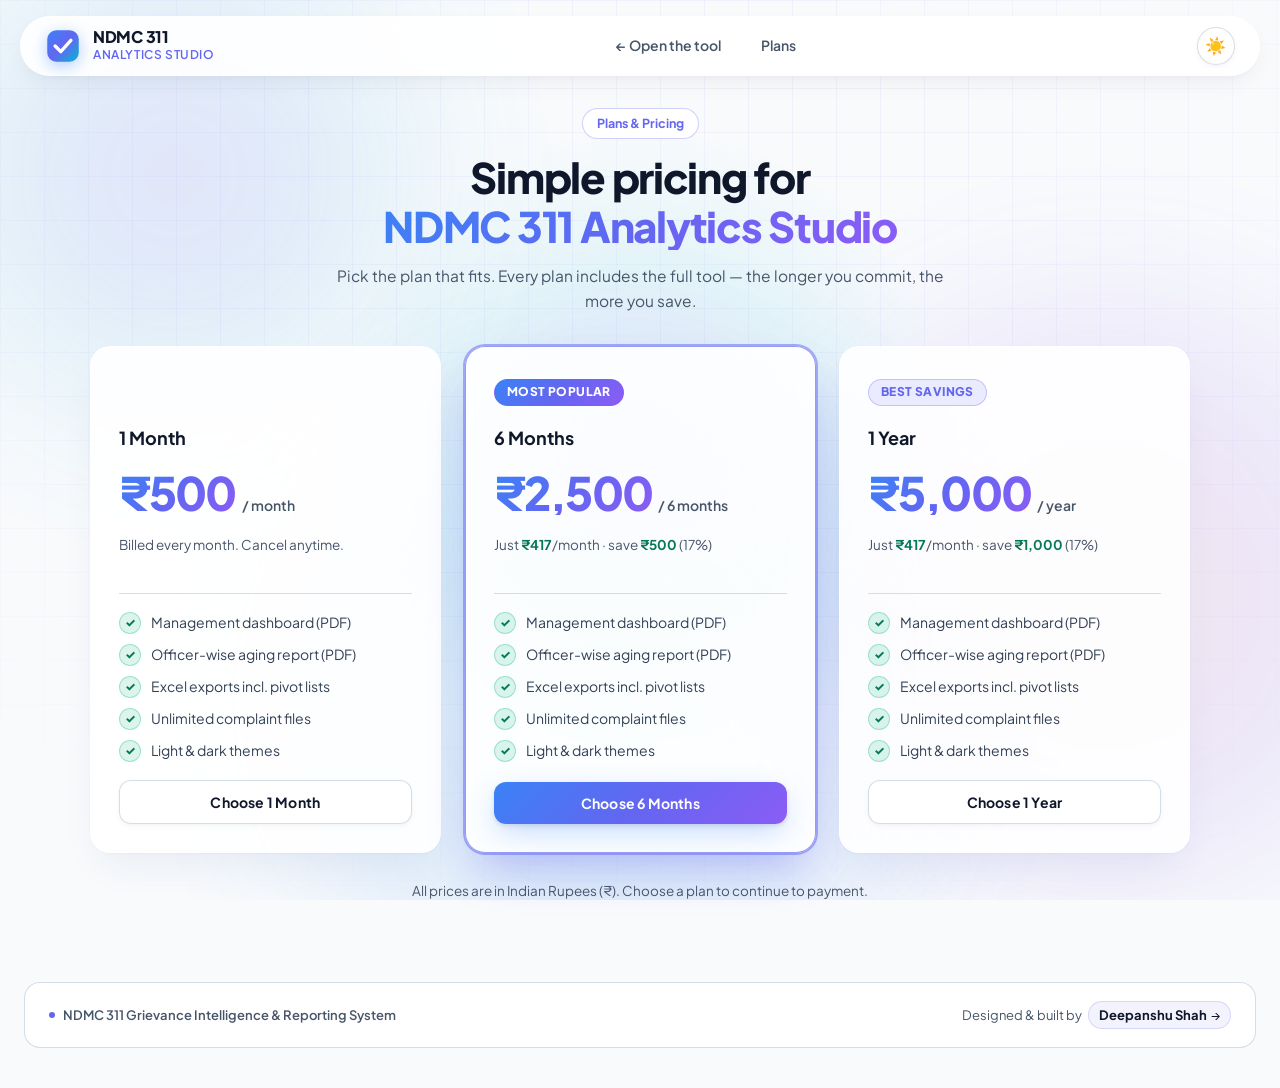
==== pricing.html @ f30d1643 "update sheet design and Payment option" ====
<!DOCTYPE html>
<html lang="en">

<head>
  <meta charset="UTF-8">
  <meta name="viewport" content="width=device-width, initial-scale=1.0">
  <title>NDMC 311 Analytics Studio &mdash; Plans &amp; Pricing</title>
  <meta name="description" content="Plans and pricing for NDMC 311 Analytics Studio: monthly, 6-month and yearly access.">

  <!-- Apply saved theme before first paint -->
  <script>
    (function () {
      try {
        var t = localStorage.getItem('ndmc_theme');
        if (!t) t = (window.matchMedia && window.matchMedia('(prefers-color-scheme: dark)').matches) ? 'dark' : 'light';
        document.documentElement.setAttribute('data-theme', t);
      } catch (e) { }
    })();
  </script>

  <link rel="preconnect" href="https://fonts.googleapis.com">
  <link rel="preconnect" href="https://fonts.gstatic.com" crossorigin>
  <link href="https://fonts.googleapis.com/css2?family=Plus+Jakarta+Sans:wght@400;500;600;700;800&family=Inter:wght@400;500;600;700&display=swap" rel="stylesheet">

  <!-- Same theme as the main tool -->
  <link rel="stylesheet" href="styles.css">

  <style>
    /* ---------- Pricing page ---------- */
    .pricing-hero {
      text-align: center;
      max-width: 720px;
      margin: 0 auto;
      padding: 28px 0 32px;
      display: flex;
      flex-direction: column;
      align-items: center;
      gap: 14px;
    }

    .pricing-hero .hero-title {
      font-size: clamp(28px, 3.6vw, 42px);
    }

    .plans-grid {
      display: grid;
      grid-template-columns: repeat(3, 1fr);
      gap: 24px;
      max-width: 1100px;
      margin: 0 auto;
      align-items: stretch;
    }

    .plan-card {
      display: flex;
      flex-direction: column;
      gap: 18px;
      padding: 32px 28px 28px;
      text-align: left;
    }

    .plan-card>* {
      position: relative;
      z-index: 1;
    }

    .plan-card.featured {
      border-color: rgba(99, 102, 241, 0.65);
      box-shadow: var(--shadow-3d), 0 0 0 2px rgba(99, 102, 241, 0.5), 0 24px 48px -16px rgba(99, 102, 241, 0.35);
    }

    .plan-tag {
      align-self: flex-start;
      min-height: 26px;
      padding: 3px 12px;
      border-radius: 9999px;
      font-size: 12px;
      font-weight: 800;
      letter-spacing: 0.4px;
      text-transform: uppercase;
      color: var(--primary-indigo);
      background: rgba(99, 102, 241, 0.12);
      border: 1px solid rgba(99, 102, 241, 0.3);
    }

    .plan-card.featured .plan-tag {
      color: #ffffff;
      background: var(--grad-primary);
      border-color: transparent;
    }

    .plan-tag.is-empty {
      visibility: hidden;
    }

    .plan-name {
      font-size: 18px;
      font-weight: 700;
      color: var(--ink-heading);
    }

    .plan-price {
      display: flex;
      align-items: baseline;
      gap: 6px;
    }

    .plan-price .amount {
      font-size: 46px;
      font-weight: 800;
      letter-spacing: -0.04em;
      line-height: 1;
      background: var(--grad-primary);
      -webkit-background-clip: text;
      background-clip: text;
      -webkit-text-fill-color: transparent;
    }

    .plan-price .per {
      font-size: 14px;
      font-weight: 600;
      color: var(--ink-muted);
    }

    .plan-meta {
      font-size: 13.5px;
      color: var(--ink-muted);
      min-height: 40px;
    }

    .plan-meta b {
      color: #047857;
    }

    [data-theme="dark"] .plan-meta b {
      color: #34d399;
    }

    .plan-features {
      list-style: none;
      display: flex;
      flex-direction: column;
      gap: 10px;
      padding-top: 18px;
      border-top: 1px solid var(--border-subtle);
      flex: 1;
    }

    .plan-features li {
      display: flex;
      gap: 10px;
      font-size: 14px;
      color: var(--ink-body);
    }

    .plan-features li::before {
      content: '✓';
      flex-shrink: 0;
      width: 20px;
      height: 20px;
      border-radius: 50%;
      display: inline-flex;
      align-items: center;
      justify-content: center;
      font-size: 12px;
      font-weight: 800;
      color: #047857;
      background: rgba(16, 185, 129, 0.15);
      border: 1px solid rgba(16, 185, 129, 0.3);
    }

    [data-theme="dark"] .plan-features li::before {
      color: #34d399;
    }

    .plan-card .btn {
      width: 100%;
    }

    .btn-outline {
      background: var(--bg-card);
      color: var(--ink-heading);
      border: 1px solid var(--border-subtle);
      box-shadow: var(--shadow-sm);
    }

    .btn-outline:hover {
      border-color: var(--primary-indigo);
      color: var(--primary-indigo);
      transform: translateY(-2px);
      box-shadow: var(--shadow-md);
    }

    .pricing-note {
      max-width: 1100px;
      margin: 28px auto 0;
      text-align: center;
      font-size: 13.5px;
      color: var(--ink-muted);
    }

    .nav-back {
      display: inline-flex;
      align-items: center;
      gap: 6px;
    }

    @media (max-width: 900px) {
      .plans-grid {
        grid-template-columns: 1fr;
        max-width: 460px;
      }

      .plan-meta {
        min-height: 0;
      }
    }

  </style>
</head>

<body>
  <div class="cursor-spotlight" id="cursorSpotlight" aria-hidden="true"></div>

  <div class="bg-scene" aria-hidden="true">
    <div class="bg-orb orb-1"></div>
    <div class="bg-orb orb-2"></div>
    <div class="bg-orb orb-3"></div>
    <div class="bg-grid"></div>
  </div>

  <header class="navbar-wrapper">
    <nav class="navbar" aria-label="Primary">
      <div class="nav-brand">
        <div class="brand-logo-3d">
          <svg viewBox="0 0 32 32" fill="none" xmlns="http://www.w3.org/2000/svg" class="logo-svg" aria-hidden="true">
            <defs>
              <linearGradient id="logoGrad" x1="2" y1="2" x2="30" y2="30" gradientUnits="userSpaceOnUse">
                <stop stop-color="#3b82f6" />
                <stop offset="0.5" stop-color="#6366f1" />
                <stop offset="1" stop-color="#06b6d4" />
              </linearGradient>
            </defs>
            <rect x="2" y="2" width="28" height="28" rx="8" fill="url(#logoGrad)" />
            <path d="M9 16L14 21L23 11" stroke="white" stroke-width="3" stroke-linecap="round" stroke-linejoin="round" />
          </svg>
        </div>
        <div class="brand-text">
          <span class="brand-title">NDMC 311</span>
          <span class="brand-tag">Analytics Studio</span>
        </div>
      </div>

      <div class="nav-links">
        <a href="index.html" class="nav-link nav-back">&larr; Open the tool</a>
        <a href="#plans" class="nav-link">Plans</a>
      </div>

      <div class="nav-actions">
        <button class="theme-toggle-btn" id="themeToggleBtn" type="button" title="Toggle Dark/Light Mode" aria-label="Toggle theme">
          <span class="theme-icon sun-icon" aria-hidden="true">☀️</span>
          <span class="theme-icon moon-icon" aria-hidden="true">🌙</span>
        </button>
      </div>
    </nav>
  </header>

  <main class="wrap">
    <section class="pricing-hero">
      <div class="hero-badge">Plans &amp; Pricing</div>
      <h1 class="hero-title">Simple pricing for <span class="gradient-text">NDMC 311 Analytics Studio</span></h1>
      <p class="hero-subtitle">Pick the plan that fits. Every plan includes the full tool &mdash; the longer you commit, the more you save.</p>
    </section>

    <section id="plans" class="plans-grid" aria-label="Pricing plans"></section>

    <p class="pricing-note">All prices are in Indian Rupees (₹). Choose a plan to continue to payment.</p>
  </main>

  <footer class="modern-footer">
    <div class="footer-wrap">
      <div class="footer-brand">
        <span class="footer-dot"></span>
        <span>NDMC 311 Grievance Intelligence &amp; Reporting System</span>
      </div>
      <div class="made-by">
        Designed &amp; built by
        <a href="https://deepanshushah.vercel.app" target="_blank" rel="noopener noreferrer" class="creator-badge">
          <strong>Deepanshu Shah</strong>
          <span class="creator-arrow">&rarr;</span>
        </a>
      </div>
    </div>
  </footer>

  <script src="promo.js"></script>
  <script>
    'use strict';

    var P = window.NDMCPricing;
    var REDUCED_MOTION = !!(window.matchMedia && window.matchMedia('(prefers-reduced-motion: reduce)').matches);
    function $(id) { return document.getElementById(id); }

    /* ---------- Plan cards (data comes from promo.js) ---------- */
    function renderPlans() {
      var grid = $('plans');
      grid.innerHTML = '';
      P.PLANS.forEach(function (p) {
        var card = document.createElement('article');
        card.className = 'card tilt-card plan-card' + (p.featured ? ' featured' : '');

        var meta = p.months === 1
          ? 'Billed every month. Cancel anytime.'
          : 'Just <b>' + P.rupees(P.perMonth(p)) + '</b>/month &middot; save <b>' + P.rupees(P.saving(p)) + '</b> (' + P.savingPct(p) + '%)';

        card.innerHTML =
          '<span class="plan-tag' + (p.tag ? '' : ' is-empty') + '">' + (p.tag || 'Flexible') + '</span>' +
          '<h2 class="plan-name">' + p.name + '</h2>' +
          '<div class="plan-price"><span class="amount">' + P.rupees(p.price) + '</span><span class="per">' + P.periodLabel(p) + '</span></div>' +
          '<p class="plan-meta">' + meta + '</p>' +
          '<ul class="plan-features">' + P.FEATURES.map(function (f) { return '<li>' + f + '</li>'; }).join('') + '</ul>' +
          '<button class="btn ' + (p.featured ? 'btn-primary' : 'btn-outline') + '" type="button" data-plan="' + p.id + '">Choose ' + p.name + '</button>';
        grid.appendChild(card);
      });
    }

    /* ---------- Theme ---------- */
    function initTheme() {
      var btn = $('themeToggleBtn');
      var cur = function () { return document.documentElement.getAttribute('data-theme') || 'light'; };
      btn.setAttribute('aria-pressed', cur() === 'dark' ? 'true' : 'false');
      btn.addEventListener('click', function () {
        var next = cur() === 'dark' ? 'light' : 'dark';
        document.documentElement.setAttribute('data-theme', next);
        btn.setAttribute('aria-pressed', next === 'dark' ? 'true' : 'false');
        try { localStorage.setItem('ndmc_theme', next); } catch (e) { }
      });
    }

    /* ---------- Cursor spotlight, card sheen & tilt (same effects as the tool) ---------- */
    function initEffects() {
      var coarse = window.matchMedia && window.matchMedia('(pointer: coarse)').matches;
      if (REDUCED_MOTION || coarse) return;

      var spot = $('cursorSpotlight');
      var tx = innerWidth / 2, ty = innerHeight / 2, sx = tx, sy = ty, raf = 0;
      function paint() { spot.style.transform = 'translate(' + sx + 'px,' + sy + 'px) translate(-50%,-50%)'; }
      function loop() {
        sx += (tx - sx) * 0.12; sy += (ty - sy) * 0.12; paint();
        raf = (Math.abs(tx - sx) > 0.5 || Math.abs(ty - sy) > 0.5) ? requestAnimationFrame(loop) : 0;
      }
      paint();
      window.addEventListener('mousemove', function (e) {
        tx = e.clientX; ty = e.clientY;
        if (!raf) raf = requestAnimationFrame(loop);
      }, { passive: true });

      document.querySelectorAll('.tilt-card').forEach(function (card) {
        var r = 0, ev = null;
        function apply() {
          r = 0; if (!ev) return;
          var b = card.getBoundingClientRect();
          var x = ev.clientX - b.left, y = ev.clientY - b.top;
          card.style.setProperty('--mouse-x', x + 'px');
          card.style.setProperty('--mouse-y', y + 'px');
          var rx = ((y - b.height / 2) / (b.height / 2)) * -3.5;
          var ry = ((x - b.width / 2) / (b.width / 2)) * 3.5;
          card.style.transform = 'perspective(1000px) rotateX(' + rx + 'deg) rotateY(' + ry + 'deg) translateY(-2px)';
        }
        card.addEventListener('mousemove', function (e) {
          ev = e; card.classList.add('tilting');
          if (!r) r = requestAnimationFrame(apply);
        }, { passive: true });
        card.addEventListener('mouseleave', function () {
          ev = null; card.classList.remove('tilting');
          card.style.transform = 'perspective(1000px) rotateX(0deg) rotateY(0deg) translateY(0px)';
        });
      });
    }

    renderPlans();
    initTheme();
    initEffects();
  </script>
</body>

</html>
---- styles.css ----
:root {
  color-scheme: light;

  /* Brand Accents & Gradients */
  --primary-blue: #3b82f6;
  --primary-indigo: #6366f1;
  --primary-purple: #8b5cf6;
  --primary-cyan: #06b6d4;
  --primary-emerald: #10b981;
  --primary-rose: #f43f5e;
  --primary-amber: #f59e0b;

  --grad-primary: linear-gradient(135deg, #3b82f6 0%, #6366f1 50%, #8b5cf6 100%);
  --grad-cyan: linear-gradient(135deg, #0284c7 0%, #06b6d4 100%);
  --grad-emerald: linear-gradient(135deg, #059669 0%, #10b981 100%);
  --grad-rose: linear-gradient(135deg, #e11d48 0%, #f43f5e 100%);

  /* Light Theme Surfaces & Lines */
  --bg-main: #f8fafc;
  --bg-card: rgba(255, 255, 255, 0.9);
  --bg-input: rgba(255, 255, 255, 0.95);
  --border-glass: rgba(255, 255, 255, 0.8);
  --border-subtle: rgba(203, 213, 225, 0.8);
  --border-card: rgba(255, 255, 255, 0.9);

  /* Typography Colors (darkened for contrast) */
  --ink-heading: #0f172a;
  --ink-body: #334155;
  --ink-muted: #475569;
  --ink-light: #64748b;

  /* Shadows */
  --shadow-sm: 0 2px 6px rgba(15, 23, 42, 0.04), 0 1px 2px rgba(15, 23, 42, 0.02);
  --shadow-md: 0 10px 25px -5px rgba(15, 23, 42, 0.06), 0 8px 10px -6px rgba(15, 23, 42, 0.03);
  --shadow-lg: 0 20px 40px -12px rgba(30, 58, 138, 0.08), 0 1px 3px rgba(15, 23, 42, 0.04);
  --shadow-3d: 0 25px 50px -12px rgba(99, 102, 241, 0.15), 0 0 0 1px rgba(255, 255, 255, 0.8) inset;
  --shadow-glow-blue: 0 10px 30px -5px rgba(59, 130, 246, 0.35);
  --shadow-glow-emerald: 0 10px 30px -5px rgba(16, 185, 129, 0.35);
  --shadow-glow-rose: 0 10px 30px -5px rgba(244, 63, 94, 0.35);

  /* Report colour tokens (preserved for PDF & Excel fidelity) */
  --navy: #1F4E78;
  --navy-dark: #17365D;
  --lightblue: #BDD7EE;
  --green: #92D050;
  --red: #FF0000;
}

/* ==========================================================================
   Dark Theme
   ========================================================================== */
[data-theme="dark"] {
  color-scheme: dark;

  --bg-main: #090d16;
  --bg-card: rgba(15, 23, 42, 0.86);
  --bg-input: rgba(15, 23, 42, 0.95);
  --border-glass: rgba(255, 255, 255, 0.12);
  --border-subtle: rgba(255, 255, 255, 0.12);
  --border-card: rgba(255, 255, 255, 0.12);

  --ink-heading: #f8fafc;
  --ink-body: #cbd5e1;
  --ink-muted: #a3b1c6;
  --ink-light: #8b9ab0;

  --shadow-sm: 0 2px 6px rgba(0, 0, 0, 0.3);
  --shadow-md: 0 10px 25px -5px rgba(0, 0, 0, 0.4);
  --shadow-lg: 0 20px 40px -12px rgba(0, 0, 0, 0.6);
  --shadow-3d: 0 25px 50px -12px rgba(99, 102, 241, 0.25), 0 0 0 1px rgba(255, 255, 255, 0.1) inset;
}

/* Native dropdown lists in dark mode */
select option {
  background: #ffffff;
  color: #0f172a;
}

[data-theme="dark"] select option {
  background: #0f172a;
  color: #f8fafc;
}

/* ==========================================================================
   Reset & Base
   ========================================================================== */

* {
  box-sizing: border-box;
  margin: 0;
  padding: 0;
}

html {
  scroll-behavior: smooth;
}

body {
  font-family: 'Plus Jakarta Sans', 'Inter', -apple-system, BlinkMacSystemFont, "Segoe UI", Roboto, sans-serif;
  background-color: var(--bg-main);
  color: var(--ink-body);
  line-height: 1.55;
  -webkit-font-smoothing: antialiased;
  -moz-osx-font-smoothing: grayscale;
  overflow-x: hidden;
  position: relative;
  min-height: 100vh;
  transition: background-color 0.3s ease, color 0.3s ease;
}

:focus-visible {
  outline: 3px solid rgba(99, 102, 241, 0.65);
  outline-offset: 2px;
}

.hidden {
  display: none !important;
}

/* ==========================================================================
   Cursor spotlight & click sparks
   ========================================================================== */

.cursor-spotlight {
  position: fixed;
  top: 0;
  left: 0;
  width: 650px;
  height: 650px;
  border-radius: 50%;
  pointer-events: none;
  background: radial-gradient(circle, rgba(99, 102, 241, 0.14) 0%, rgba(6, 182, 212, 0.08) 40%, transparent 70%);
  z-index: 1;
  will-change: transform;
}

[data-theme="dark"] .cursor-spotlight {
  background: radial-gradient(circle, rgba(99, 102, 241, 0.22) 0%, rgba(139, 92, 246, 0.12) 40%, transparent 70%);
}

.cursor-spark {
  position: fixed;
  border-radius: 80%;
  pointer-events: none;
  z-index: 9999;
  animation: sparkBurst 0.6s cubic-bezier(0.1, 0.8, 0.3, 1) forwards;
}

@keyframes sparkBurst {
  0% {
    opacity: 1;
    transform: translate(-50%, -50%) scale(1);
  }

  100% {
    opacity: 0;
    transform: translate(calc(-50% + var(--dx)), calc(-50% + var(--dy))) scale(0);
  }
}

@media (pointer: coarse) {
  .cursor-spotlight {
    display: none !important;
  }
}

/* ==========================================================================
   Ambient background
   ========================================================================== */

.bg-scene {
  position: fixed;
  inset: 0;
  pointer-events: none;
  z-index: 0;
  overflow: hidden;
}

.bg-orb {
  position: absolute;
  border-radius: 50%;
  filter: blur(70px);
  opacity: 0.5;
  animation: floatOrb 24s ease-in-out infinite alternate;
  will-change: transform;
}

[data-theme="dark"] .bg-orb {
  opacity: 0.32;
}

.orb-1 {
  width: 550px;
  height: 550px;
  top: -100px;
  left: -100px;
  background: radial-gradient(circle, rgba(99, 102, 241, 0.35) 0%, rgba(6, 182, 212, 0.15) 60%, transparent 80%);
}

.orb-2 {
  width: 650px;
  height: 650px;
  top: 30%;
  right: -150px;
  background: radial-gradient(circle, rgba(244, 63, 94, 0.2) 0%, rgba(139, 92, 246, 0.25) 50%, transparent 80%);
  animation-duration: 28s;
  animation-delay: -5s;
}

.orb-3 {
  width: 700px;
  height: 700px;
  bottom: -150px;
  left: 20%;
  background: radial-gradient(circle, rgba(6, 182, 212, 0.25) 0%, rgba(59, 130, 246, 0.2) 60%, transparent 80%);
  animation-duration: 32s;
  animation-delay: -10s;
}

.bg-grid {
  position: absolute;
  inset: 0;
  background-image:
    linear-gradient(to right, rgba(99, 102, 241, 0.05) 1px, transparent 1px),
    linear-gradient(to bottom, rgba(99, 102, 241, 0.05) 1px, transparent 1px);
  background-size: 44px 44px;
  mask-image: radial-gradient(ellipse 80% 80% at 50% 30%, #000 40%, transparent 100%);
  -webkit-mask-image: radial-gradient(ellipse 80% 80% at 50% 30%, #000 40%, transparent 100%);
}

[data-theme="dark"] .bg-grid {
  background-image:
    linear-gradient(to right, rgba(255, 255, 255, 0.04) 1px, transparent 1px),
    linear-gradient(to bottom, rgba(255, 255, 255, 0.04) 1px, transparent 1px);
}

@keyframes floatOrb {
  0% { transform: translate(0, 0) scale(1); }
  50% { transform: translate(60px, 40px) scale(1.08); }
  100% { transform: translate(-40px, 80px) scale(0.95); }
}

/* ==========================================================================
   Navbar
   ========================================================================== */

.navbar-wrapper {
  position: sticky;
  top: 16px;
  z-index: 100;
  max-width: 1320px;
  margin: 0 auto;
  padding: 0 20px;
}

.navbar {
  display: flex;
  align-items: center;
  justify-content: space-between;
  gap: 12px;
  padding: 10px 24px;
  border-radius: 9999px;
  background: var(--bg-card);
  backdrop-filter: blur(16px);
  -webkit-backdrop-filter: blur(16px);
  border: 1px solid var(--border-glass);
  box-shadow: var(--shadow-md);
}

.nav-brand {
  display: flex;
  align-items: center;
  gap: 12px;
}

.brand-logo-3d {
  width: 36px;
  height: 36px;
  display: flex;
  align-items: center;
  justify-content: center;
  filter: drop-shadow(0 4px 8px rgba(59, 130, 246, 0.4));
  transition: transform 0.3s cubic-bezier(0.16, 1, 0.3, 1);
}

.brand-logo-3d:hover {
  transform: scale(1.1) rotate(6deg);
}

.logo-svg {
  width: 100%;
  height: 100%;
}

.brand-text {
  display: flex;
  flex-direction: column;
}

.brand-title {
  font-size: 16px;
  font-weight: 800;
  color: var(--ink-heading);
  letter-spacing: -0.3px;
  line-height: 1.1;
}

.brand-tag {
  font-size: 12px;
  font-weight: 600;
  color: var(--primary-indigo);
  text-transform: uppercase;
  letter-spacing: 0.6px;
}

.nav-links {
  display: flex;
  align-items: center;
  gap: 12px;
}

.nav-link {
  text-decoration: none;
  font-size: 14px;
  font-weight: 600;
  color: var(--ink-muted);
  padding: 6px 14px;
  border-radius: 10px;
  transition: all 0.2s ease;
}

.nav-link:hover {
  color: var(--primary-indigo);
  background: rgba(99, 102, 241, 0.1);
}

.nav-link.nav-pricing {
  color: #ffffff;
  background: var(--grad-primary);
  box-shadow: 0 6px 16px -4px rgba(99, 102, 241, 0.5);
}

.nav-link.nav-pricing:hover {
  color: #ffffff;
  background: var(--grad-primary);
  transform: translateY(-1px);
  box-shadow: 0 10px 22px -4px rgba(99, 102, 241, 0.6);
}

.nav-link.is-disabled {
  opacity: 0.4;
  pointer-events: none;
}

.nav-actions {
  display: flex;
  align-items: center;
  gap: 12px;
}

.theme-toggle-btn {
  width: 38px;
  height: 38px;
  border-radius: 50%;
  border: 1px solid var(--border-subtle);
  background: var(--bg-card);
  color: var(--ink-heading);
  display: flex;
  align-items: center;
  justify-content: center;
  cursor: pointer;
  box-shadow: var(--shadow-sm);
  transition: all 0.25s ease;
  overflow: hidden;
}

.theme-toggle-btn:hover {
  transform: scale(1.08) rotate(12deg);
  border-color: var(--primary-indigo);
  box-shadow: var(--shadow-glow-blue);
}

.theme-icon {
  font-size: 17px;
}

.sun-icon { display: block; }
.moon-icon { display: none; }
[data-theme="dark"] .sun-icon { display: none; }
[data-theme="dark"] .moon-icon { display: block; }

.nav-status {
  display: flex;
  align-items: center;
  gap: 8px;
  padding: 6px 14px;
  border-radius: 9999px;
  background: rgba(16, 185, 129, 0.1);
  border: 1px solid rgba(16, 185, 129, 0.25);
}

.status-dot {
  width: 8px;
  height: 8px;
  border-radius: 50%;
  background: var(--primary-emerald);
  box-shadow: 0 0 10px var(--primary-emerald);
  animation: pulseDot 2s infinite ease-in-out;
}

@keyframes pulseDot {
  0%, 100% { opacity: 1; transform: scale(1); }
  50% { opacity: 0.5; transform: scale(0.85); }
}

.status-text {
  font-size: 12.5px;
  font-weight: 700;
  color: #047857;
}

[data-theme="dark"] .status-text {
  color: #34d399;
}

/* ==========================================================================
   Layout
   ========================================================================== */

.wrap {
  position: relative;
  z-index: 2;
  max-width: 1706px;
  margin: 0 auto;
  padding: 20px 24px 60px;
}

/* ==========================================================================
   Compact hero
   ========================================================================== */

.hero-section {
  display: grid;
  grid-template-columns: 1.4fr 0.6fr;
  align-items: center;
  gap: 32px;
  padding: 16px 0 28px;
}

.hero-content {
  display: flex;
  flex-direction: column;
  gap: 14px;
}

.hero-badge {
  display: inline-flex;
  align-items: center;
  padding: 5px 14px;
  border-radius: 9999px;
  background: var(--bg-card);
  border: 1px solid rgba(99, 102, 241, 0.3);
  font-size: 12.5px;
  font-weight: 700;
  color: var(--primary-indigo);
  width: fit-content;
}

.hero-title {
  font-size: clamp(26px, 3vw, 38px);
  font-weight: 800;
  line-height: 1.15;
  color: var(--ink-heading);
  letter-spacing: -0.03em;
}

.gradient-text {
  background: var(--grad-primary);
  -webkit-background-clip: text;
  background-clip: text;
  -webkit-text-fill-color: transparent;
  display: inline-block;
}

.hero-subtitle {
  font-size: 15.5px;
  color: var(--ink-muted);
  line-height: 1.6;
  max-width: 640px;
}

.hero-features {
  display: flex;
  flex-wrap: wrap;
  gap: 10px;
}

.feature-chip {
  display: flex;
  align-items: center;
  gap: 8px;
  padding: 7px 14px;
  border-radius: 12px;
  background: var(--bg-card);
  border: 1px solid var(--border-subtle);
  box-shadow: var(--shadow-sm);
  font-size: 13px;
  font-weight: 600;
  color: var(--ink-body);
}

.chip-icon {
  font-size: 15px;
}

.hero-3d-wrapper {
  position: relative;
  width: 100%;
  height: 220px;
  display: flex;
  align-items: center;
  justify-content: center;
}

.canvas-glow {
  position: absolute;
  width: 220px;
  height: 220px;
  border-radius: 50%;
  background: radial-gradient(circle, rgba(99, 102, 241, 0.25) 0%, rgba(6, 182, 212, 0.18) 50%, transparent 70%);
  filter: blur(36px);
  z-index: 0;
  animation: pulseGlow 4s ease-in-out infinite alternate;
}

@keyframes pulseGlow {
  0% { transform: scale(0.95); opacity: 0.7; }
  100% { transform: scale(1.1); opacity: 1; }
}

.hero-3d-container {
  position: relative;
  z-index: 1;
  width: 100%;
  height: 100%;
  border-radius: 24px;
  background: var(--bg-card);
  border: 1px solid var(--border-card);
  box-shadow: var(--shadow-3d);
  overflow: hidden;
}

#hero3dCanvas {
  width: 100% !important;
  height: 100% !important;
  display: block;
}

/* ==========================================================================
   Cards
   ========================================================================== */

.workflow-container {
  display: flex;
  flex-direction: column;
  gap: 24px;
}

.card {
  --mouse-x: 50%;
  --mouse-y: 50%;
  position: relative;
  background: var(--bg-card);
  border: 1px solid var(--border-card);
  border-radius: 20px;
  padding: 28px 32px;
  box-shadow: var(--shadow-lg);
  transition: box-shadow 0.3s ease, border-color 0.3s ease;
  overflow: hidden;
  scroll-margin-top: 96px;
}

/* Cursor-follow 3D tilt: smooth ease-back on leave, instant follow while moving */
.tilt-card {
  transform-style: preserve-3d;
  will-change: transform;
  transition: transform 0.45s cubic-bezier(0.16, 1, 0.3, 1), box-shadow 0.3s ease, border-color 0.3s ease;
}

.tilt-card.tilting {
  transition: box-shadow 0.3s ease, border-color 0.3s ease;
}

/* Spotlight sheen — coordinates are set per card from JS (card-relative) */
.card::before {
  content: '';
  position: absolute;
  inset: 0;
  background: radial-gradient(700px circle at var(--mouse-x) var(--mouse-y), rgba(99, 102, 241, 0.08), transparent 45%);
  pointer-events: none;
  z-index: 0;
  opacity: 0;
  transition: opacity 0.3s ease;
}

.card:hover::before {
  opacity: 1;
}

.card:hover {
  border-color: rgba(99, 102, 241, 0.35);
  box-shadow: var(--shadow-3d), 0 20px 40px -15px rgba(99, 102, 241, 0.15);
}

.card-header {
  display: flex;
  align-items: center;
  gap: 18px;
  margin-bottom: 22px;
  position: relative;
  z-index: 1;
}

.step-badge {
  display: flex;
  align-items: center;
  justify-content: center;
  width: 44px;
  height: 44px;
  border-radius: 14px;
  background: var(--grad-primary);
  color: #ffffff;
  font-size: 16px;
  font-weight: 800;
  box-shadow: 0 6px 16px rgba(99, 102, 241, 0.35);
  flex-shrink: 0;
}

.card-titles h2,
.preview-title-group h2 {
  font-size: 18px;
  font-weight: 700;
  color: var(--ink-heading);
  letter-spacing: -0.2px;
}

.card-desc {
  font-size: 13.5px;
  color: var(--ink-muted);
  margin-top: 3px;
}

/* ==========================================================================
   Step 1: Upload
   ========================================================================== */

.fileDrop {
  display: block;
  width: 100%;
  border: 2px dashed rgba(99, 102, 241, 0.4);
  border-radius: 18px;
  padding: 32px 24px;
  text-align: center;
  background: var(--bg-card);
  cursor: pointer;
  transition: all 0.25s cubic-bezier(0.16, 1, 0.3, 1);
  position: relative;
  overflow: hidden;
  z-index: 1;
}

.fileDrop:hover,
.fileDrop.dragging {
  background: rgba(238, 242, 255, 0.55);
  border-color: var(--primary-indigo);
  box-shadow: 0 12px 24px -8px rgba(99, 102, 241, 0.2);
}

[data-theme="dark"] .fileDrop:hover,
[data-theme="dark"] .fileDrop.dragging {
  background: rgba(30, 41, 59, 0.7);
}

.fileDrop:focus-within {
  border-color: var(--primary-indigo);
  outline: 3px solid rgba(99, 102, 241, 0.45);
  outline-offset: 2px;
}

.fileDrop.has-file {
  border-style: solid;
  border-color: var(--primary-emerald);
  background: rgba(236, 253, 245, 0.75);
}

[data-theme="dark"] .fileDrop.has-file {
  background: rgba(6, 78, 59, 0.35);
}

/* Visually hidden but keyboard-focusable file input */
.fileDrop input {
  position: absolute;
  width: 1px;
  height: 1px;
  opacity: 0;
  overflow: hidden;
  clip-path: inset(50%);
}

.fileDrop-inner {
  display: flex;
  flex-direction: column;
  align-items: center;
  gap: 8px;
}

.drop-icon-box {
  width: 64px;
  height: 64px;
  border-radius: 20px;
  background: var(--bg-card);
  display: flex;
  align-items: center;
  justify-content: center;
  box-shadow: 0 8px 20px rgba(99, 102, 241, 0.15), 0 0 0 1px var(--border-glass) inset;
  margin-bottom: 6px;
  transition: transform 0.3s ease;
}

.fileDrop:hover .drop-icon-box {
  transform: scale(1.08) translateY(-3px);
}

.cloud-icon {
  width: 34px;
  height: 34px;
  color: var(--primary-indigo);
}

.fileDrop.has-file .cloud-icon {
  color: var(--primary-emerald);
}

.drop-primary-text {
  font-size: 16px;
  font-weight: 700;
  color: var(--ink-heading);
}

.drop-secondary-text {
  font-size: 13.5px;
  color: var(--ink-muted);
}

.browse-highlight {
  color: var(--primary-indigo);
  font-weight: 700;
  text-decoration: underline;
  text-underline-offset: 3px;
}

.fileDrop .name {
  margin-top: 10px;
  padding: 6px 14px;
  border-radius: 9999px;
  background: var(--bg-card);
  border: 1px solid rgba(16, 185, 129, 0.4);
  font-size: 13px;
  font-weight: 700;
  color: #047857;
  display: inline-block;
  box-shadow: var(--shadow-sm);
}

[data-theme="dark"] .fileDrop .name {
  color: #34d399;
}

.fileDrop .name:empty {
  display: none;
}

/* ==========================================================================
   Step 2: Mapping
   ========================================================================== */

.map-table-wrap {
  overflow-x: auto;
  margin-bottom: 20px;
  border-radius: 14px;
  border: 1px solid var(--border-subtle);
  background: var(--bg-card);
  padding: 6px;
  position: relative;
  z-index: 1;
}

table.map-table {
  width: 100%;
  border-collapse: separate;
  border-spacing: 0 4px;
}

table.map-table tr {
  transition: background 0.2s ease;
}

table.map-table tr:hover {
  background: rgba(99, 102, 241, 0.06);
}

table.map-table tr.row-missing {
  background: rgba(244, 63, 94, 0.1);
}

table.map-table td {
  padding: 10px 14px;
  vertical-align: middle;
}

table.map-table td:first-child {
  border-radius: 10px 0 0 10px;
  font-weight: 600;
  font-size: 14px;
  color: var(--ink-heading);
  width: 320px;
}

table.map-table td:last-child {
  border-radius: 0 10px 10px 0;
}

.req-tag {
  display: inline-block;
  margin-left: 8px;
  padding: 1px 8px;
  border-radius: 6px;
  font-size: 11.5px;
  font-weight: 700;
  color: var(--ink-muted);
  background: rgba(100, 116, 139, 0.15);
}

.row-missing .req-tag {
  color: #9f1239;
  background: rgba(244, 63, 94, 0.18);
}

[data-theme="dark"] .row-missing .req-tag {
  color: #fda4af;
}

.config-bar {
  display: grid;
  grid-template-columns: 1fr 1fr auto;
  gap: 18px;
  align-items: flex-end;
  margin-top: 18px;
  padding-top: 20px;
  border-top: 1px solid var(--border-subtle);
  position: relative;
  z-index: 1;
}

.field {
  display: flex;
  flex-direction: column;
  gap: 8px;
}

.field label {
  display: flex;
  align-items: center;
  gap: 6px;
  font-size: 13.5px;
  font-weight: 700;
  color: var(--ink-heading);
}

.label-icon {
  font-size: 14px;
}

.field select,
.field input[type="date"],
.field input[type="text"],
table.map-table select {
  width: 100%;
  padding: 11px 14px;
  border: 1px solid var(--border-subtle);
  border-radius: 10px;
  font-size: 14px;
  font-weight: 500;
  font-family: inherit;
  color: var(--ink-heading);
  background: var(--bg-input);
  box-shadow: var(--shadow-sm);
  transition: all 0.2s ease;
  outline: none;
}

.field select:focus,
.field input[type="date"]:focus,
.field input[type="text"]:focus,
table.map-table select:focus {
  border-color: var(--primary-indigo);
  box-shadow: 0 0 0 3px rgba(99, 102, 241, 0.25);
}

/* ==========================================================================
   Buttons
   ========================================================================== */

.btn {
  display: inline-flex;
  align-items: center;
  justify-content: center;
  gap: 10px;
  padding: 12px 24px;
  border-radius: 12px;
  font-family: inherit;
  font-size: 14px;
  font-weight: 700;
  letter-spacing: 0.2px;
  cursor: pointer;
  border: none;
  text-decoration: none;
  transition: all 0.25s cubic-bezier(0.16, 1, 0.3, 1);
  position: relative;
  overflow: hidden;
  user-select: none;
}

.btn:active {
  transform: scale(0.97) translateY(1px);
}

.btn-primary {
  background: var(--grad-primary);
  color: #ffffff;
  box-shadow: var(--shadow-glow-blue), 0 2px 4px rgba(0, 0, 0, 0.1);
}

.btn-primary:hover {
  box-shadow: 0 14px 28px -6px rgba(99, 102, 241, 0.45);
  transform: translateY(-2px);
}

.generate-action-btn {
  padding: 13px 28px;
  font-size: 14.5px;
  height: 46px;
  white-space: nowrap;
}

.btn-sparkle {
  font-size: 16px;
}

.btn:disabled {
  opacity: 0.6;
  cursor: not-allowed;
  transform: none !important;
  box-shadow: none !important;
}

.export-hub {
  margin-top: 24px;
  padding-top: 24px;
  border-top: 1px solid var(--border-subtle);
  position: relative;
  z-index: 1;
}

.export-title {
  font-size: 13px;
  font-weight: 700;
  text-transform: uppercase;
  letter-spacing: 0.5px;
  color: var(--ink-muted);
  margin-bottom: 14px;
}

.btnrow {
  display: grid;
  grid-template-columns: repeat(auto-fit, minmax(220px, 1fr));
  gap: 14px;
}

.btn-export {
  background: var(--bg-card);
  color: var(--ink-heading);
  border: 1px solid var(--border-subtle);
  box-shadow: var(--shadow-sm);
  padding: 13px 18px;
  font-size: 14px;
}

.btn-export:hover {
  transform: translateY(-2px);
  box-shadow: var(--shadow-md);
  border-color: var(--primary-indigo);
  color: var(--primary-indigo);
}

.btn-pdf:hover {
  border-color: var(--primary-rose);
  color: var(--primary-rose);
  background: rgba(244, 63, 94, 0.08);
  box-shadow: var(--shadow-glow-rose);
}

.btn-excel:hover {
  border-color: var(--primary-emerald);
  color: #047857;
  background: rgba(16, 185, 129, 0.08);
  box-shadow: var(--shadow-glow-emerald);
}

[data-theme="dark"] .btn-excel:hover {
  color: #34d399;
}

.btn-icon {
  font-size: 16px;
}

/* ==========================================================================
   Step 3: Stats, gauge, checks
   ========================================================================== */

.stat-strip {
  display: grid;
  grid-template-columns: repeat(3, 1fr);
  gap: 20px;
  margin-bottom: 22px;
  position: relative;
  z-index: 1;
}

.stat {
  position: relative;
  display: flex;
  align-items: center;
  gap: 18px;
  padding: 22px 22px;
  border-radius: 18px;
  background: var(--bg-card);
  border: 1px solid var(--border-card);
  box-shadow: var(--shadow-md);
  overflow: hidden;
  transition: transform 0.3s cubic-bezier(0.16, 1, 0.3, 1);
}

.stat:hover {
  transform: translateY(-3px);
}

.stat-glass-shine {
  position: absolute;
  top: 0;
  left: 0;
  right: 0;
  height: 45%;
  background: linear-gradient(180deg, rgba(255, 255, 255, 0.4) 0%, rgba(255, 255, 255, 0) 100%);
  pointer-events: none;
}

[data-theme="dark"] .stat-glass-shine {
  background: linear-gradient(180deg, rgba(255, 255, 255, 0.1) 0%, rgba(255, 255, 255, 0) 100%);
}

.stat-icon-wrap {
  width: 52px;
  height: 52px;
  border-radius: 14px;
  display: flex;
  align-items: center;
  justify-content: center;
  flex-shrink: 0;
}

.stat-svg {
  width: 28px;
  height: 28px;
}

.stat-content {
  display: flex;
  flex-direction: column;
}

.stat .num {
  font-size: 32px;
  font-weight: 800;
  line-height: 1.1;
  letter-spacing: -0.5px;
}

.stat .lbl {
  font-size: 12.5px;
  font-weight: 700;
  text-transform: uppercase;
  letter-spacing: 0.5px;
  margin-top: 4px;
}

.stat.total {
  background: linear-gradient(135deg, rgba(240, 249, 255, 0.95) 0%, rgba(224, 242, 254, 0.7) 100%);
  border-color: rgba(6, 182, 212, 0.3);
  box-shadow: 0 12px 30px -8px rgba(6, 182, 212, 0.2);
}

[data-theme="dark"] .stat.total {
  background: linear-gradient(135deg, rgba(8, 47, 73, 0.8) 0%, rgba(12, 74, 110, 0.6) 100%);
}

.stat.total .stat-icon-wrap {
  background: var(--grad-cyan);
  color: #ffffff;
  box-shadow: 0 6px 16px rgba(6, 182, 212, 0.35);
}

.stat.total .num { color: #0369a1; }
[data-theme="dark"] .stat.total .num { color: #38bdf8; }
.stat.total .lbl { color: #0369a1; }
[data-theme="dark"] .stat.total .lbl { color: #7dd3fc; }

.stat.sla {
  background: linear-gradient(135deg, rgba(236, 253, 245, 0.95) 0%, rgba(209, 250, 229, 0.7) 100%);
  border-color: rgba(16, 185, 129, 0.3);
  box-shadow: 0 12px 30px -8px rgba(16, 185, 129, 0.2);
}

[data-theme="dark"] .stat.sla {
  background: linear-gradient(135deg, rgba(6, 78, 59, 0.8) 0%, rgba(6, 95, 70, 0.6) 100%);
}

.stat.sla .stat-icon-wrap {
  background: var(--grad-emerald);
  color: #ffffff;
  box-shadow: 0 6px 16px rgba(16, 185, 129, 0.35);
}

.stat.sla .num { color: #065f46; }
[data-theme="dark"] .stat.sla .num { color: #34d399; }
.stat.sla .lbl { color: #047857; }
[data-theme="dark"] .stat.sla .lbl { color: #6ee7b7; }

.stat.esc {
  background: linear-gradient(135deg, rgba(254, 242, 242, 0.95) 0%, rgba(254, 226, 226, 0.7) 100%);
  border-color: rgba(244, 63, 94, 0.3);
  box-shadow: 0 12px 30px -8px rgba(244, 63, 94, 0.2);
}

[data-theme="dark"] .stat.esc {
  background: linear-gradient(135deg, rgba(136, 19, 55, 0.8) 0%, rgba(159, 18, 57, 0.6) 100%);
}

.stat.esc .stat-icon-wrap {
  background: var(--grad-rose);
  color: #ffffff;
  box-shadow: 0 6px 16px rgba(244, 63, 94, 0.35);
}

.stat.esc .num { color: #9f1239; }
[data-theme="dark"] .stat.esc .num { color: #fb7185; }
.stat.esc .lbl { color: #be123c; }
[data-theme="dark"] .stat.esc .lbl { color: #fda4af; }

.sla-gauge-card {
  background: var(--bg-card);
  border: 1px solid var(--border-subtle);
  border-radius: 16px;
  padding: 18px 22px;
  margin-bottom: 20px;
  box-shadow: var(--shadow-sm);
  position: relative;
  z-index: 1;
}

.sla-gauge-header {
  display: flex;
  align-items: center;
  justify-content: space-between;
  margin-bottom: 12px;
}

.sla-gauge-title {
  display: flex;
  align-items: center;
  gap: 8px;
  font-size: 14px;
  font-weight: 700;
  color: var(--ink-heading);
}

.sla-icon {
  font-size: 16px;
}

.sla-rate-badge {
  font-size: 13px;
  font-weight: 800;
  padding: 4px 12px;
  border-radius: 9999px;
  background: rgba(16, 185, 129, 0.15);
  color: #047857;
  border: 1px solid rgba(16, 185, 129, 0.3);
}

[data-theme="dark"] .sla-rate-badge {
  color: #34d399;
}

.sla-progress-track {
  width: 100%;
  height: 12px;
  background: rgba(244, 63, 94, 0.25);
  border-radius: 9999px;
  overflow: hidden;
  position: relative;
  box-shadow: inset 0 2px 4px rgba(0, 0, 0, 0.1);
}

.sla-progress-fill {
  height: 100%;
  background: var(--grad-emerald);
  border-radius: 9999px;
  box-shadow: 0 0 12px rgba(16, 185, 129, 0.6);
  transition: width 1.2s cubic-bezier(0.16, 1, 0.3, 1);
}

.sla-legend {
  display: flex;
  align-items: center;
  justify-content: space-between;
  flex-wrap: wrap;
  gap: 8px;
  margin-top: 10px;
  font-size: 13px;
  color: var(--ink-muted);
}

.legend-item {
  display: flex;
  align-items: center;
  gap: 6px;
}

.legend-dot {
  width: 8px;
  height: 8px;
  border-radius: 50%;
}

.dot-green {
  background: var(--primary-emerald);
  box-shadow: 0 0 6px var(--primary-emerald);
}

.dot-red {
  background: var(--primary-rose);
  box-shadow: 0 0 6px var(--primary-rose);
}

.checklist-box {
  background: var(--bg-card);
  border: 1px solid var(--border-subtle);
  border-radius: 14px;
  padding: 16px 20px;
  margin-top: 14px;
  position: relative;
  z-index: 1;
}

.checklist-header {
  display: flex;
  align-items: center;
  gap: 8px;
  font-size: 14px;
  color: var(--ink-heading);
  margin-bottom: 8px;
}

.checklist {
  font-size: 13.5px;
  color: var(--ink-body);
  line-height: 1.7;
}

.chk-line {
  display: flex;
  align-items: baseline;
  gap: 10px;
}

.checklist span.ok,
.checklist span.bad {
  flex-shrink: 0;
  min-width: 58px;
  text-align: center;
  padding: 1px 8px;
  border-radius: 6px;
  font-weight: 800;
  font-size: 12px;
}

.checklist span.ok {
  background: rgba(16, 185, 129, 0.15);
  color: #047857;
  border: 1px solid rgba(16, 185, 129, 0.3);
}

[data-theme="dark"] .checklist span.ok { color: #34d399; }

.checklist span.bad {
  background: rgba(244, 63, 94, 0.15);
  color: #9f1239;
  border: 1px solid rgba(244, 63, 94, 0.3);
}

[data-theme="dark"] .checklist span.bad { color: #fb7185; }

/* Messages */
.msg {
  font-size: 14px;
  font-weight: 600;
  padding: 12px 16px;
  border-radius: 10px;
  margin-top: 14px;
  display: none;
  animation: fadeIn 0.3s ease;
  position: relative;
  z-index: 1;
}

@keyframes fadeIn {
  from { opacity: 0; transform: translateY(-4px); }
  to { opacity: 1; transform: translateY(0); }
}

.msg.error {
  background: #fef2f2;
  color: #991b1b;
  border: 1px solid #fecaca;
  display: block;
}

[data-theme="dark"] .msg.error {
  background: rgba(127, 29, 29, 0.4);
  color: #fca5a5;
  border-color: rgba(239, 68, 68, 0.4);
}

.msg.ok {
  background: #f0fdf4;
  color: #166534;
  border: 1px solid #bbf7d0;
  display: block;
}

[data-theme="dark"] .msg.ok {
  background: rgba(20, 83, 45, 0.4);
  color: #86efac;
  border-color: rgba(34, 197, 94, 0.4);
}

.msg.info {
  background: #eff6ff;
  color: #1e40af;
  border: 1px solid #bfdbfe;
  display: block;
}

[data-theme="dark"] .msg.info {
  background: rgba(30, 58, 138, 0.4);
  color: #93c5fd;
  border-color: rgba(59, 130, 246, 0.4);
}

.spinner {
  width: 16px;
  height: 16px;
  border: 2px solid currentColor;
  border-right-color: transparent;
  border-radius: 50%;
  display: inline-block;
  vertical-align: middle;
  margin-right: 8px;
  animation: spin 0.7s linear infinite;
}

@keyframes spin {
  to { transform: rotate(360deg); }
}

/* ==========================================================================
   Previews & zoom
   ========================================================================== */

.preview-card {
  padding: 24px 28px;
}

.preview-header {
  display: flex;
  align-items: center;
  justify-content: space-between;
  flex-wrap: wrap;
  gap: 12px;
  margin-bottom: 10px;
  padding-bottom: 14px;
  border-bottom: 1px solid var(--border-subtle);
}

.preview-title-group {
  display: flex;
  align-items: center;
  gap: 12px;
}

.preview-badge {
  padding: 3px 10px;
  border-radius: 6px;
  background: rgba(99, 102, 241, 0.12);
  color: var(--primary-indigo);
  font-size: 12px;
  font-weight: 800;
  text-transform: uppercase;
  letter-spacing: 0.6px;
}

.preview-note {
  font-size: 13px;
  color: var(--ink-muted);
  margin-bottom: 14px;
  position: relative;
  z-index: 1;
}

.preview-tools {
  display: flex;
  align-items: center;
  gap: 12px;
  flex-wrap: wrap;
}

.dashboard-sort-control {
  display: inline-flex;
  align-items: center;
  gap: 8px;
  color: var(--ink-muted);
  font-size: 12.5px;
  font-weight: 700;
  white-space: nowrap;
}

.dashboard-sort-control select {
  padding: 7px 10px;
  border: 1px solid var(--border-subtle);
  border-radius: 8px;
  background: var(--bg-input);
  color: var(--ink-heading);
  font: inherit;
  cursor: pointer;
}

.zoom-controls {
  display: inline-flex;
  align-items: center;
  background: var(--bg-card);
  border: 1px solid var(--border-subtle);
  border-radius: 10px;
  padding: 2px 4px;
  box-shadow: var(--shadow-sm);
}

.tool-btn {
  background: transparent;
  border: none;
  color: var(--ink-heading);
  padding: 5px 10px;
  font-size: 13px;
  font-weight: 700;
  font-family: inherit;
  border-radius: 6px;
  cursor: pointer;
  transition: all 0.2s ease;
}

.tool-btn:hover {
  background: rgba(99, 102, 241, 0.12);
  color: var(--primary-indigo);
}

.zoom-level {
  font-size: 12.5px;
  font-weight: 700;
  color: var(--ink-muted);
  min-width: 44px;
  text-align: center;
  padding: 0 4px;
}

.previewOuter {
  overflow: auto;
  max-height: 80vh;
  padding: 14px 0;
  border-radius: 12px;
  background: #ffffff;
  box-shadow: 0 0 0 1px var(--border-subtle), var(--shadow-sm);
  position: relative;
  z-index: 1;
}

/* The sizer reserves the *scaled* size so scrollbars are correct while zoomed */
.zoom-sizer {
  position: relative;
}

.zoomable-render-target {
  transform-origin: top left;
  transition: transform 0.15s ease-out;
  display: block;
  width: 1600px;
}

.previewOuter::-webkit-scrollbar {
  width: 10px;
  height: 10px;
}

.previewOuter::-webkit-scrollbar-track {
  background: #f1f5f9;
  border-radius: 4px;
}

.previewOuter::-webkit-scrollbar-thumb {
  background: #cbd5e1;
  border-radius: 4px;
}

.previewOuter::-webkit-scrollbar-thumb:hover {
  background: #94a3b8;
}

/* ==========================================================================
   Report render styles (preserved for PDF & Excel fidelity)
   ========================================================================== */

.rpt-wrap {
  background: #ffffff !important;
  padding: 10px;
  width: 1600px;
  font-family: Arial, Helvetica, sans-serif !important;
  color: #111111 !important;
  margin: 0 auto;
}

.rpt-title {
  background: var(--navy);
  color: #ffffff !important;
  font-weight: 700;
  font-size: 26px;
  text-align: center;
  padding: 16px 10px;
  border: 2px solid #12324f;
  margin-bottom: 8px;
}

.rpt-asof {
  text-align: right;
  font-weight: 700;
  font-size: 16px;
  margin: 4px 4px 12px;
  color: #111111 !important;
}

table.rpt-table {
  border-collapse: collapse;
  width: 100%;
  table-layout: fixed;
}

table.rpt-table td,
table.rpt-table th {
  border: 1px solid #16324d;
  padding: 9px 8px;
  font-size: 15px;
  text-align: center;
  vertical-align: middle;
  color: #111111;
}

.section-bar {
  background: var(--navy-dark);
  color: #ffffff !important;
  font-weight: 700;
  font-size: 17px;
  text-align: center;
  padding: 9px;
  border: 2px solid #0c2440;
}

.ov-head {
  font-weight: 700;
  font-size: 16px;
}

.ov-val {
  font-weight: 800;
  font-size: 20px;
}

.lightblue {
  background: var(--lightblue) !important;
  color: #12324f !important;
}

.green {
  background: var(--green) !important;
  color: #1c3d00 !important;
}

.red {
  background: var(--red) !important;
  color: #ffffff !important;
  font-weight: 800;
  text-shadow: 0 1px 1px rgba(0, 0, 0, 0.35);
}

.over-90-highlight {
  background: #fee2e2 !important;
  color: #9f1239 !important;
  font-weight: 700;
}

.col-head {
  background: var(--navy-dark);
  color: #ffffff !important;
  font-weight: 700;
  font-size: 14.5px;
}

.col-head td {
  border: 1px solid #0c2440;
  color: #ffffff !important;
}

.dept-name-cell {
  text-align: left !important;
  padding-left: 12px !important;
  font-size: 14.5px;
}

.total-row {
  background: var(--navy);
  color: #ffffff !important;
  font-weight: 800;
  font-size: 15px;
}

.total-row td {
  color: #ffffff !important;
}

.rpt-gap {
  height: 16px;
}

.off-title {
  background: var(--navy);
  color: #ffffff !important;
  font-weight: 800;
  font-size: 24px;
  text-align: center;
  padding: 12px 10px;
  border: 2px solid #12324f;
  margin-bottom: 10px;
}

.off-block {
  margin-bottom: 12px;
}

.off-dept-bar {
  background: var(--navy);
  color: #ffffff !important;
  font-weight: 700;
  font-size: 15px;
  text-align: left;
  padding: 6px 12px;
  border: 2px solid #12324f;
}

table.off-table {
  border-collapse: collapse;
  width: 100%;
  table-layout: fixed;
}

table.off-table td,
table.off-table th {
  border: 1px solid #16324d;
  padding: 5px 7px;
  font-size: 13px;
  text-align: center;
  line-height: 1.25;
  color: #111111;
}

.off-col-head {
  background: var(--navy-dark);
  color: #ffffff !important;
  font-weight: 700;
}

.off-col-head td {
  color: #ffffff !important;
}

.off-name-cell {
  text-align: left !important;
  padding-left: 10px !important;
}

.off-total-row {
  background: var(--navy);
  color: #ffffff !important;
  font-weight: 800;
}

.off-total-row td {
  color: #ffffff !important;
}

/* ==========================================================================
   Footer
   ========================================================================== */

.modern-footer {
  position: relative;
  z-index: 2;
  max-width: 1320px;
  margin: 20px auto 40px;
  padding: 0 24px;
}

.footer-wrap {
  display: flex;
  align-items: center;
  justify-content: space-between;
  gap: 12px;
  padding: 18px 24px;
  border-radius: 16px;
  background: var(--bg-card);
  border: 1px solid var(--border-subtle);
}

.footer-brand {
  display: flex;
  align-items: center;
  gap: 8px;
  font-size: 13px;
  font-weight: 600;
  color: var(--ink-muted);
}

.footer-dot {
  width: 6px;
  height: 6px;
  border-radius: 50%;
  background: var(--primary-indigo);
}

.made-by {
  font-size: 13px;
  color: var(--ink-muted);
  display: flex;
  align-items: center;
  gap: 6px;
}

.creator-badge {
  display: inline-flex;
  align-items: center;
  gap: 4px;
  text-decoration: none;
  color: var(--ink-heading);
  padding: 3px 10px;
  border-radius: 9999px;
  background: rgba(99, 102, 241, 0.08);
  border: 1px solid rgba(99, 102, 241, 0.2);
  transition: all 0.2s ease;
}

.creator-badge:hover {
  background: var(--grad-primary);
  color: #ffffff;
  transform: translateY(-1px);
  box-shadow: 0 4px 12px rgba(99, 102, 241, 0.25);
}

.creator-arrow {
  transition: transform 0.2s ease;
}

.creator-badge:hover .creator-arrow {
  transform: translateX(3px);
}


/* ==========================================================================
   Responsive
   ========================================================================== */

@media (max-width: 1024px) {
  .hero-section {
    grid-template-columns: 1fr;
    gap: 20px;
  }

  .hero-3d-wrapper {
    display: none;
  }

  .stat-strip,
  .config-bar {
    grid-template-columns: 1fr;
  }
}

@media (max-width: 768px) {
  .navbar-wrapper {
    top: 8px;
    padding: 0 12px;
  }

  .navbar {
    padding: 10px 16px;
  }

  .nav-status {
    display: none;
  }

  /* On phones keep only the Pricing button */
  .nav-links .nav-link:not(.nav-pricing) {
    display: none;
  }

  .wrap {
    padding: 12px 14px 48px;
  }

  .card {
    padding: 20px 18px;
    border-radius: 16px;
    scroll-margin-top: 76px;
  }

  .hero-subtitle {
    font-size: 14px;
  }

  .btnrow {
    grid-template-columns: 1fr;
  }

  .footer-wrap {
    flex-direction: column;
    text-align: center;
  }

  table.map-table td:first-child {
    width: auto;
  }
}

/* ==========================================================================
   Reduced motion
   ========================================================================== */

@media (prefers-reduced-motion: reduce) {
  html {
    scroll-behavior: auto;
  }

  *,
  *::before,
  *::after {
    animation-duration: 0.001ms !important;
    animation-iteration-count: 1 !important;
    transition-duration: 0.001ms !important;
  }

  .cursor-spotlight {
    display: none !important;
  }
}
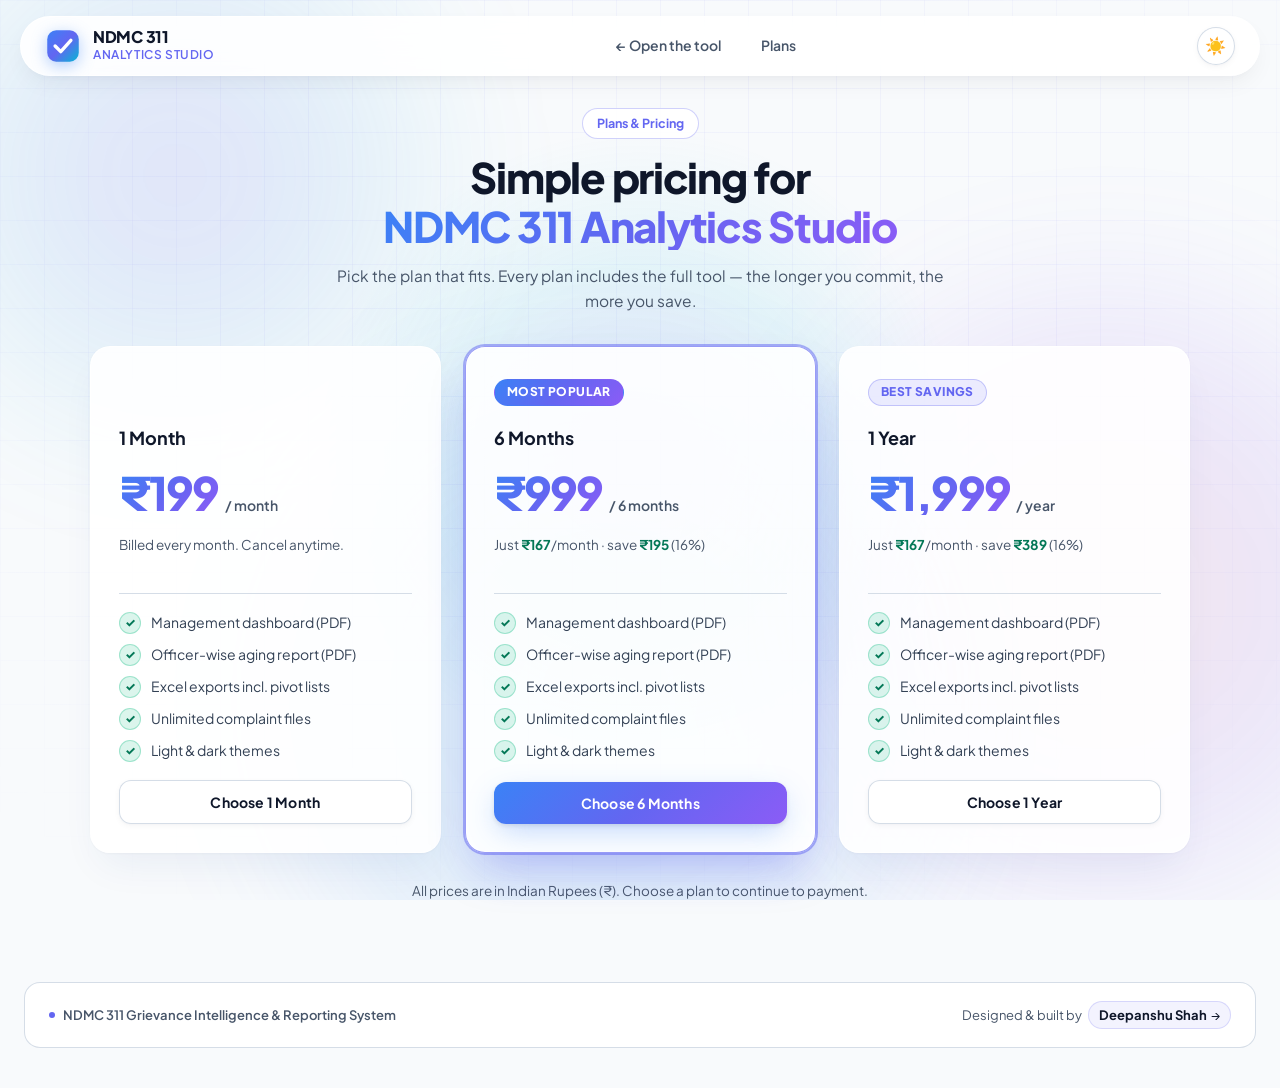
==== commit 2911eda8: "update sheet design and Payment option" ====
--- a/pricing.html
+++ b/pricing.html
@@ -301,6 +301,23 @@
     var REDUCED_MOTION = !!(window.matchMedia && window.matchMedia('(prefers-reduced-motion: reduce)').matches);
     function $(id) { return document.getElementById(id); }
 
+    function animatePrice(el, target) {
+      if (REDUCED_MOTION) {
+        el.textContent = P.rupees(target);
+        return;
+      }
+      var start = performance.now();
+      var duration = 900;
+      function frame(now) {
+        var progress = Math.min((now - start) / duration, 1);
+        var eased = 1 - Math.pow(1 - progress, 3);
+        el.textContent = P.rupees(Math.round(target * eased));
+        if (progress < 1) requestAnimationFrame(frame);
+        else el.textContent = P.rupees(target);
+      }
+      requestAnimationFrame(frame);
+    }
+
     /* ---------- Plan cards (data comes from promo.js) ---------- */
     function renderPlans() {
       var grid = $('plans');
@@ -316,11 +333,12 @@
         card.innerHTML =
           '<span class="plan-tag' + (p.tag ? '' : ' is-empty') + '">' + (p.tag || 'Flexible') + '</span>' +
           '<h2 class="plan-name">' + p.name + '</h2>' +
-          '<div class="plan-price"><span class="amount">' + P.rupees(p.price) + '</span><span class="per">' + P.periodLabel(p) + '</span></div>' +
+          '<div class="plan-price"><span class="amount" aria-label="' + P.rupees(p.price) + '"></span><span class="per">' + P.periodLabel(p) + '</span></div>' +
           '<p class="plan-meta">' + meta + '</p>' +
           '<ul class="plan-features">' + P.FEATURES.map(function (f) { return '<li>' + f + '</li>'; }).join('') + '</ul>' +
           '<button class="btn ' + (p.featured ? 'btn-primary' : 'btn-outline') + '" type="button" data-plan="' + p.id + '">Choose ' + p.name + '</button>';
         grid.appendChild(card);
+        animatePrice(card.querySelector('.amount'), p.price);
       });
     }
 
--- a/styles.css
+++ b/styles.css
@@ -1631,9 +1631,19 @@
 }
 
 .over-90-highlight {
+  background: #b91c1c !important;
+  color: #ffffff !important;
+  font-weight: 700;
+}
+
+.over-90-row > td:not(.lightblue):not(.green):not(.red) {
   background: #fee2e2 !important;
-  color: #9f1239 !important;
-  font-weight: 700;
+  color: #7f1d1d !important;
+}
+
+.over-90-row > td.over-90-highlight {
+  background: #b91c1c !important;
+  color: #ffffff !important;
 }
 
 .col-head {
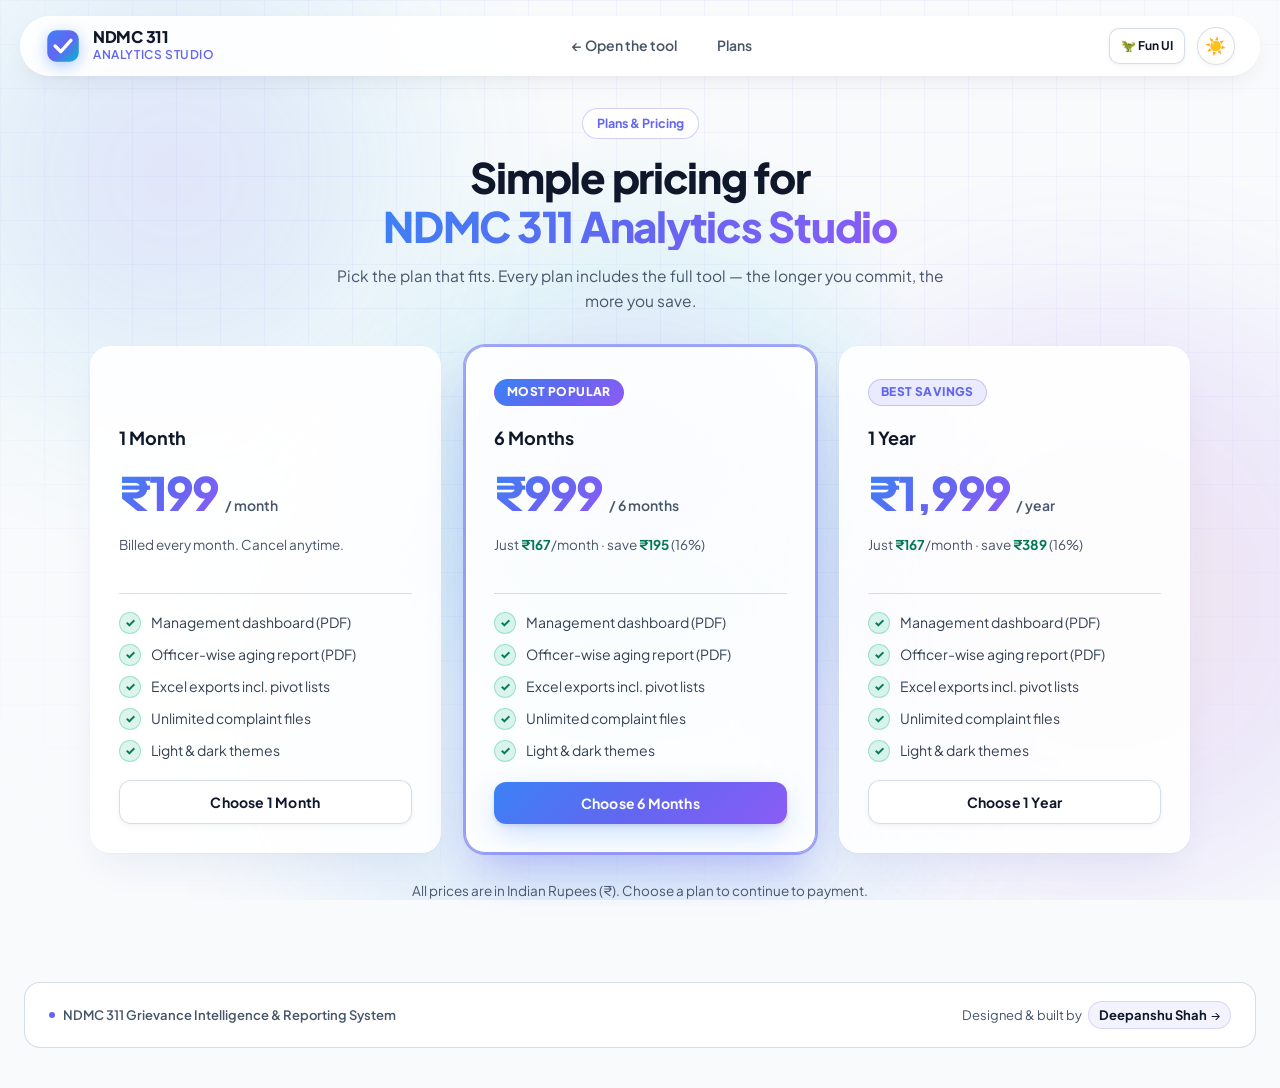
==== commit 4541d835: "update ui" ====
--- a/pricing.html
+++ b/pricing.html
@@ -14,6 +14,7 @@
         var t = localStorage.getItem('ndmc_theme');
         if (!t) t = (window.matchMedia && window.matchMedia('(prefers-color-scheme: dark)').matches) ? 'dark' : 'light';
         document.documentElement.setAttribute('data-theme', t);
+        if (localStorage.getItem('ndmc_ui_style') === 'cartoon') document.documentElement.setAttribute('data-ui-style', 'cartoon');
       } catch (e) { }
     })();
   </script>
@@ -24,6 +25,7 @@
 
   <!-- Same theme as the main tool -->
   <link rel="stylesheet" href="styles.css">
+  <link rel="stylesheet" href="cartoon-theme.css">
 
   <style>
     /* ---------- Pricing page ---------- */
@@ -205,6 +207,18 @@
       gap: 6px;
     }
 
+    /* Temporary theme reveal overlay; does not affect page layout or controls. */
+    .theme-transition { position: fixed; inset: 0; z-index: 2147483000; pointer-events: none; overflow: hidden; clip-path: circle(0 at 50% 100%); transition: clip-path 900ms cubic-bezier(.2,.75,.25,1), opacity 350ms ease; }
+    .theme-transition-dark { background: radial-gradient(ellipse at 50% 100%, #15264c 0%, #081329 60%, #030816 100%); }
+    .theme-transition-light { background: radial-gradient(ellipse at 50% 100%, #fff4c2 0%, #f6c85f 48%, #e99a35 100%); }
+    .theme-transition.is-expanding { clip-path: circle(150vmax at 50% 100%); }
+    .theme-transition.is-fading { opacity: 0; }
+    .theme-transition-dark::before { content: ""; position: absolute; inset: 0; background-image: radial-gradient(1.5px 1.5px at 16% 25%, #fff 98%, transparent), radial-gradient(1px 1px at 77% 19%, #cce3ff 98%, transparent), radial-gradient(1.5px 1.5px at 66% 52%, #fff 98%, transparent), radial-gradient(1px 1px at 30% 67%, #d5e6ff 98%, transparent), radial-gradient(1px 1px at 88% 74%, #fff 98%, transparent); }
+    .theme-transition-orb { position: absolute; left: 50%; bottom: 5vh; width: clamp(58px, 9vw, 96px); aspect-ratio: 1; border-radius: 50%; transform: translate(-50%, 100px); opacity: 0; animation: theme-orb-rise 900ms cubic-bezier(.2,.75,.25,1) forwards; }
+    .theme-transition-dark .theme-transition-orb { background: radial-gradient(circle at 38% 36%, #fff 0 18%, #d9e8ff 48%, #91b8ff 72%, transparent 74%); box-shadow: 0 0 35px 10px #a9c9ff99; -webkit-mask: radial-gradient(circle at 65% 35%, transparent 0 38%, #000 41%); mask: radial-gradient(circle at 65% 35%, transparent 0 38%, #000 41%); }
+    .theme-transition-light .theme-transition-orb { background: radial-gradient(circle, #fffce3 0 30%, #ffe17b 58%, #ffb42e 75%); box-shadow: 0 0 50px 20px #ffd665aa; }
+    @keyframes theme-orb-rise { 20% { opacity: 1; } 100% { opacity: 1; transform: translate(-50%, 0); } }
+
     @media (max-width: 900px) {
       .plans-grid {
         grid-template-columns: 1fr;
@@ -227,6 +241,19 @@
     <div class="bg-orb orb-2"></div>
     <div class="bg-orb orb-3"></div>
     <div class="bg-grid"></div>
+    <span class="bg-cartoon-runner runner-one" aria-hidden="true">🏃🏻‍♂️</span>
+    <span class="bg-cartoon-runner runner-two" aria-hidden="true">🐕</span>
+    <span class="bg-cartoon-runner runner-three" aria-hidden="true">🐈</span>
+    <span class="bg-cartoon-runner runner-four" aria-hidden="true">🦆</span>
+    <span class="bg-cartoon-runner runner-five" aria-hidden="true">🛸</span>
+    <span class="bg-cartoon-runner runner-six" aria-hidden="true">🐒</span>
+    <span class="bg-cartoon-runner runner-seven" aria-hidden="true">🐢</span>
+    <span class="bg-cartoon-runner runner-eight" aria-hidden="true">🐑</span>
+    <span class="bg-cartoon-runner runner-nine" aria-hidden="true">🐅</span>
+    <span class="bg-cartoon-runner runner-ten" aria-hidden="true">🦌</span>
+    <span class="bg-cartoon-runner runner-eleven" aria-hidden="true">🦖</span>
+    <span class="bg-cartoon-runner runner-twelve" aria-hidden="true">🐳</span>
+    <span class="bg-cartoon-runner runner-thirteen" aria-hidden="true">🐼</span>
   </div>
 
   <header class="navbar-wrapper">
@@ -257,6 +284,7 @@
       </div>
 
       <div class="nav-actions">
+        <button class="ui-style-toggle-btn" id="uiStyleToggleBtn" type="button" aria-pressed="false" title="Switch to cartoon design">🦖 Fun UI</button>
         <button class="theme-toggle-btn" id="themeToggleBtn" type="button" title="Toggle Dark/Light Mode" aria-label="Toggle theme">
           <span class="theme-icon sun-icon" aria-hidden="true">☀️</span>
           <span class="theme-icon moon-icon" aria-hidden="true">🌙</span>
@@ -346,12 +374,75 @@
     function initTheme() {
       var btn = $('themeToggleBtn');
       var cur = function () { return document.documentElement.getAttribute('data-theme') || 'light'; };
+      var transitionPending = false;
       btn.setAttribute('aria-pressed', cur() === 'dark' ? 'true' : 'false');
+      function transitionTheme(next, applyTheme) {
+        if (window.matchMedia('(prefers-reduced-motion: reduce)').matches) return applyTheme();
+        var overlay = document.createElement('div');
+        overlay.className = 'theme-transition theme-transition-' + next;
+        overlay.setAttribute('aria-hidden', 'true');
+        overlay.innerHTML = '<span class="theme-transition-orb"></span>';
+        document.body.appendChild(overlay);
+        requestAnimationFrame(function () { overlay.classList.add('is-expanding'); });
+        window.setTimeout(function () {
+          applyTheme(); overlay.classList.add('is-fading');
+          window.setTimeout(function () { overlay.remove(); }, 380);
+        }, 900);
+      }
       btn.addEventListener('click', function () {
+        if (transitionPending) return;
+        transitionPending = true;
         var next = cur() === 'dark' ? 'light' : 'dark';
-        document.documentElement.setAttribute('data-theme', next);
-        btn.setAttribute('aria-pressed', next === 'dark' ? 'true' : 'false');
-        try { localStorage.setItem('ndmc_theme', next); } catch (e) { }
+        transitionTheme(next, function () {
+          document.documentElement.setAttribute('data-theme', next);
+          btn.setAttribute('aria-pressed', next === 'dark' ? 'true' : 'false');
+          try { localStorage.setItem('ndmc_theme', next); } catch (e) { }
+          transitionPending = false;
+        });
+      });
+    }
+
+    function initUIStyle() {
+      var btn = $('uiStyleToggleBtn');
+      var cartoon = false;
+      try { cartoon = localStorage.getItem('ndmc_ui_style') === 'cartoon'; } catch (e) { }
+      function sync() {
+        if (cartoon) document.documentElement.setAttribute('data-ui-style', 'cartoon');
+        else document.documentElement.removeAttribute('data-ui-style');
+        btn.textContent = cartoon ? '↩ Classic UI' : '🦖 Fun UI';
+        btn.setAttribute('aria-pressed', cartoon ? 'true' : 'false');
+        btn.title = cartoon ? 'Switch back to classic design' : 'Switch to cartoon design';
+      }
+      btn.addEventListener('click', function () {
+        cartoon = !cartoon;
+        try { localStorage.setItem('ndmc_ui_style', cartoon ? 'cartoon' : 'classic'); } catch (e) { }
+        sync();
+      });
+      sync();
+    }
+
+    function initRandomBackgroundCharacters() {
+      var faces = ['🏃🏻‍♂️', '🐕', '🐈', '🦆', '🛸', '🐒', '🐢', '🐑', '🐅', '🦌', '🦖', '🐳', '🐼'];
+      document.querySelectorAll('.bg-cartoon-runner').forEach(function (character) {
+        function pickDifferent() {
+          var choices = faces.filter(function (face) { return face !== character.textContent.trim(); });
+          character.textContent = choices[Math.floor(Math.random() * choices.length)];
+        }
+        pickDifferent();
+        character.addEventListener('animationiteration', pickDifferent);
+      });
+    }
+
+    function initCardCritters() {
+      document.querySelectorAll('.card').forEach(function (card) {
+        if (card.querySelector('.card-cartoon-critter')) return;
+        [['hanging-monkey', '🐒'], ['perched-bird bird-one', '🐦'], ['perched-bird bird-two', '🐤']].forEach(function (item) {
+          var critter = document.createElement('span');
+          critter.className = 'card-cartoon-critter ' + item[0];
+          critter.setAttribute('aria-hidden', 'true');
+          critter.textContent = item[1];
+          card.appendChild(critter);
+        });
       });
     }
 
@@ -398,6 +489,9 @@
 
     renderPlans();
     initTheme();
+    initUIStyle();
+    initRandomBackgroundCharacters();
+    initCardCritters();
     initEffects();
   </script>
 </body>
--- a/styles.css
+++ b/styles.css
@@ -162,7 +162,43 @@
   .cursor-spotlight {
     display: none !important;
   }
-}
+  .theme-transition { display: none !important; }
+}
+
+/* Temporary theme reveal overlay; does not affect page layout or controls. */
+.theme-transition {
+  position: fixed;
+  inset: 0;
+  z-index: 2147483000;
+  pointer-events: none;
+  overflow: hidden;
+  clip-path: circle(0 at 50% 100%);
+  transition: clip-path 900ms cubic-bezier(.2,.75,.25,1), opacity 350ms ease;
+}
+.theme-transition-dark { background: radial-gradient(ellipse at 50% 100%, #15264c 0%, #081329 60%, #030816 100%); }
+.theme-transition-light { background: radial-gradient(ellipse at 50% 100%, #fff4c2 0%, #f6c85f 48%, #e99a35 100%); }
+.theme-transition.is-expanding { clip-path: circle(150vmax at 50% 100%); }
+.theme-transition.is-fading { opacity: 0; }
+.theme-transition-dark::before {
+  content: ""; position: absolute; inset: 0;
+  background-image: radial-gradient(1.5px 1.5px at 16% 25%, #fff 98%, transparent), radial-gradient(1px 1px at 77% 19%, #cce3ff 98%, transparent), radial-gradient(1.5px 1.5px at 66% 52%, #fff 98%, transparent), radial-gradient(1px 1px at 30% 67%, #d5e6ff 98%, transparent), radial-gradient(1px 1px at 88% 74%, #fff 98%, transparent);
+}
+.theme-transition-orb {
+  position: absolute; left: 50%; bottom: 5vh; width: clamp(58px, 9vw, 96px); aspect-ratio: 1;
+  border-radius: 50%; transform: translate(-50%, 100px); opacity: 0;
+  animation: theme-orb-rise 900ms cubic-bezier(.2,.75,.25,1) forwards;
+}
+.theme-transition-dark .theme-transition-orb {
+  background: radial-gradient(circle at 38% 36%, #fff 0 18%, #d9e8ff 48%, #91b8ff 72%, transparent 74%);
+  box-shadow: 0 0 35px 10px #a9c9ff99;
+  -webkit-mask: radial-gradient(circle at 65% 35%, transparent 0 38%, #000 41%);
+  mask: radial-gradient(circle at 65% 35%, transparent 0 38%, #000 41%);
+}
+.theme-transition-light .theme-transition-orb {
+  background: radial-gradient(circle, #fffce3 0 30%, #ffe17b 58%, #ffb42e 75%);
+  box-shadow: 0 0 50px 20px #ffd665aa;
+}
+@keyframes theme-orb-rise { 20% { opacity: 1; } 100% { opacity: 1; transform: translate(-50%, 0); } }
 
 /* ==========================================================================
    Ambient background
--- a/cartoon-theme.css
+++ b/cartoon-theme.css
@@ -0,0 +1,601 @@
+/* Optional friendly cartoon skin. Loaded by the original UI and enabled by the style toggle. */
+html[data-ui-style="cartoon"] {
+  --primary-blue: #5f75e8;
+  --primary-indigo: #6955d9;
+  --primary-purple: #9271e8;
+  --primary-cyan: #39bfc0;
+  --primary-emerald: #37ae83;
+  --primary-rose: #ed837d;
+  --primary-amber: #efb83d;
+  --grad-primary: linear-gradient(135deg, #7864e8, #9a75e8 55%, #f28b80);
+  --bg-main: #fffaf0;
+  --bg-card: rgba(255, 255, 255, .96);
+  --bg-input: #fffefb;
+  --border-glass: #fff;
+  --border-subtle: #e9e3d5;
+  --border-card: #29263b;
+  --ink-heading: #29263b;
+  --ink-body: #454256;
+  --ink-muted: #777487;
+  --ink-light: #928fa0;
+  --shadow-sm: 0 3px 0 rgba(41, 38, 59, .08);
+  --shadow-md: 0 5px 0 rgba(41, 38, 59, .10);
+  --shadow-lg: 0 8px 0 rgba(41, 38, 59, .10);
+  --shadow-3d: 0 6px 0 rgba(41, 38, 59, .14), 0 0 0 1px rgba(41, 38, 59, .08) inset;
+}
+
+html[data-ui-style="cartoon"][data-theme="dark"] {
+  --bg-main: #171725;
+  --bg-card: rgba(35, 34, 51, .97);
+  --bg-input: #252438;
+  --border-glass: rgba(255, 255, 255, .12);
+  --border-subtle: rgba(255, 255, 255, .13);
+  --border-card: rgba(255, 255, 255, .27);
+  --ink-heading: #fff8e9;
+  --ink-body: #e4dfed;
+  --ink-muted: #c0bbce;
+  --ink-light: #a7a2b7;
+  --shadow-sm: 0 3px 0 rgba(0, 0, 0, .2);
+  --shadow-md: 0 5px 0 rgba(0, 0, 0, .24);
+  --shadow-lg: 0 8px 0 rgba(0, 0, 0, .28);
+  --shadow-3d: 0 6px 0 rgba(0, 0, 0, .32), 0 0 0 1px rgba(255, 255, 255, .08) inset;
+}
+
+html[data-ui-style="cartoon"] body {
+  background-image: radial-gradient(rgba(115, 99, 180, .09) 1px, transparent 1px);
+  background-size: 19px 19px;
+}
+
+html[data-ui-style="cartoon"] .navbar {
+  border: 2px solid var(--ink-heading);
+  box-shadow: 4px 5px 0 var(--ink-heading);
+}
+
+html[data-ui-style="cartoon"] .nav-link {
+  transition: color .2s, background .2s, transform .2s;
+}
+
+html[data-ui-style="cartoon"] .nav-link:hover {
+  transform: translateY(-2px) rotate(-1deg);
+}
+
+.ui-style-toggle-btn {
+  border: 1px solid var(--border-subtle);
+  border-radius: 10px;
+  padding: 8px 11px;
+  background: var(--bg-card);
+  color: var(--ink-heading);
+  box-shadow: var(--shadow-sm);
+  font: inherit;
+  font-size: 12px;
+  font-weight: 700;
+  cursor: pointer;
+  white-space: nowrap;
+  transition: transform .18s, box-shadow .18s;
+}
+
+.ui-style-toggle-btn:hover {
+  transform: translateY(-1px);
+  box-shadow: var(--shadow-md);
+}
+
+html[data-ui-style="cartoon"] .hero-section {
+  padding: 30px 0 38px;
+}
+
+html[data-ui-style="cartoon"] .hero-content {
+  animation: cartoonHello .7s cubic-bezier(.2, .8, .2, 1) both;
+}
+
+html[data-ui-style="cartoon"] .hero-badge {
+  border: 2px solid var(--ink-heading);
+  border-radius: 14px 14px 14px 4px;
+  color: var(--ink-heading);
+  background: #fff0be;
+  box-shadow: 3px 3px 0 var(--ink-heading);
+  transform-origin: 15% 75%;
+  animation: badgeWiggle 5s ease-in-out infinite;
+}
+
+html[data-ui-style="cartoon"][data-theme="dark"] .hero-badge {
+  background: #51452e;
+}
+
+html[data-ui-style="cartoon"] .hero-title {
+  font-size: clamp(34px, 4.5vw, 58px);
+  line-height: 1.04;
+  letter-spacing: -.045em;
+}
+
+html[data-ui-style="cartoon"] .gradient-text {
+  background: linear-gradient(135deg, #6454d7, #ed817c 92%);
+  -webkit-background-clip: text;
+  background-clip: text;
+}
+
+html[data-ui-style="cartoon"] .hero-subtitle {
+  max-width: 580px;
+}
+
+html[data-ui-style="cartoon"] .feature-chip {
+  border: 2px solid var(--ink-heading);
+  border-radius: 13px;
+  box-shadow: 3px 3px 0 var(--ink-heading);
+  transition: transform .2s;
+}
+
+html[data-ui-style="cartoon"] .feature-chip:hover {
+  transform: translateY(-3px) rotate(-1deg);
+}
+
+html[data-ui-style="cartoon"] .hero-3d-wrapper {
+  min-height: 260px;
+  animation: heroBob 4.8s ease-in-out infinite;
+}
+
+html[data-ui-style="cartoon"] .hero-3d-container {
+  border: 2px solid var(--ink-heading);
+  border-radius: 45% 44% 18px 18px;
+  box-shadow: 5px 6px 0 var(--ink-heading);
+  background: linear-gradient(155deg, rgba(226, 245, 255, .92), rgba(241, 235, 255, .86));
+}
+
+html[data-ui-style="cartoon"][data-theme="dark"] .hero-3d-container {
+  background: linear-gradient(155deg, #283c50, #342d4e);
+}
+
+html[data-ui-style="cartoon"] .hero-3d-wrapper::after {
+  content: "🤓";
+  position: absolute;
+  z-index: 3;
+  right: 3%;
+  bottom: -2px;
+  display: grid;
+  place-items: center;
+  width: 66px;
+  aspect-ratio: 1;
+  border: 3px solid var(--ink-heading);
+  border-radius: 48% 48% 43% 43%;
+  background: #ffd28f;
+  box-shadow: 4px 5px 0 var(--ink-heading), 0 0 0 4px var(--bg-main);
+  font-size: 35px;
+  animation: helperBob 3s ease-in-out infinite;
+  pointer-events: none;
+}
+
+html[data-ui-style="cartoon"] .hero-3d-wrapper::before {
+  content: "Complaint? Sorted! ✨";
+  position: absolute;
+  z-index: 4;
+  right: 1%;
+  bottom: 35%;
+  padding: 9px 12px;
+  border: 2px solid var(--ink-heading);
+  border-radius: 15px 15px 3px 15px;
+  background: var(--bg-card);
+  color: var(--ink-heading);
+  box-shadow: 3px 3px 0 var(--ink-heading);
+  font-size: 11px;
+  font-weight: 800;
+  transform: rotate(-4deg);
+  animation: bubblePop 3s ease-in-out infinite;
+  pointer-events: none;
+}
+
+html[data-ui-style="cartoon"] .card,
+html[data-ui-style="cartoon"] .panel,
+html[data-ui-style="cartoon"] .stat,
+html[data-ui-style="cartoon"] .plan-card {
+  border: 2px solid var(--ink-heading);
+  border-radius: 19px;
+  box-shadow: 4px 5px 0 var(--ink-heading);
+}
+
+html[data-ui-style="cartoon"] .card:hover {
+  box-shadow: 5px 7px 0 var(--ink-heading);
+}
+
+html[data-ui-style="cartoon"] .step-badge {
+  border: 2px solid var(--ink-heading);
+  box-shadow: 3px 3px 0 var(--ink-heading);
+  transition: transform .2s, box-shadow .2s;
+}
+
+html[data-ui-style="cartoon"] .card:hover .step-badge {
+  transform: rotate(-8deg) scale(1.07);
+}
+
+html[data-ui-style="cartoon"] .fileDrop {
+  border: 2px dashed #8d79df;
+  border-radius: 18px;
+}
+
+html[data-ui-style="cartoon"] .fileDrop:hover,
+html[data-ui-style="cartoon"] .fileDrop.dragging {
+  transform: translateY(-2px);
+}
+
+html[data-ui-style="cartoon"] .btn {
+  transition: transform .18s, box-shadow .18s, filter .18s;
+}
+
+html[data-ui-style="cartoon"] .btn:hover {
+  transform: translateY(-2px) rotate(-.5deg);
+  filter: saturate(1.12);
+}
+
+html[data-ui-style="cartoon"] .btn:active {
+  transform: translateY(1px) scale(.98);
+}
+
+html[data-ui-style="cartoon"] .stat {
+  transition: transform .22s, box-shadow .22s;
+}
+
+html[data-ui-style="cartoon"] .stat:hover {
+  transform: translateY(-4px) rotate(-.4deg);
+  box-shadow: 5px 7px 0 var(--ink-heading);
+}
+
+html[data-ui-style="cartoon"] .stat.total {
+  background: #e4f5fc;
+  border-color: var(--ink-heading);
+}
+
+html[data-ui-style="cartoon"] .stat.sla {
+  background: #def7e9;
+  border-color: var(--ink-heading);
+}
+
+html[data-ui-style="cartoon"] .stat.esc {
+  background: #ffe4df;
+  border-color: var(--ink-heading);
+}
+
+html[data-ui-style="cartoon"][data-theme="dark"] .stat.total {
+  background: #203948;
+}
+
+html[data-ui-style="cartoon"][data-theme="dark"] .stat.sla {
+  background: #203d37;
+}
+
+html[data-ui-style="cartoon"][data-theme="dark"] .stat.esc {
+  background: #482d38;
+}
+
+html[data-ui-style="cartoon"] .ui-style-toggle-btn {
+  border: 2px solid var(--ink-heading);
+  border-radius: 12px;
+  padding: 8px 11px;
+  background: #fff0be;
+  color: var(--ink-heading);
+  box-shadow: 3px 3px 0 var(--ink-heading);
+  font: inherit;
+  font-size: 12px;
+  font-weight: 700;
+  cursor: pointer;
+  white-space: nowrap;
+  transition: transform .18s, box-shadow .18s;
+}
+
+html[data-ui-style="cartoon"] .ui-style-toggle-btn:hover {
+  transform: translateY(-2px) rotate(-1deg);
+}
+
+.bg-cartoon-runner {
+  display: none;
+}
+
+html[data-ui-style="cartoon"] .bg-cartoon-runner {
+  position: absolute;
+  left: -9%;
+  display: block;
+  z-index: 1;
+  font-size: clamp(25px, 3vw, 38px);
+  line-height: 1;
+  opacity: .72;
+  filter: drop-shadow(2px 3px 0 rgba(41, 38, 59, .15));
+  animation: backgroundDash 29s linear infinite;
+}
+
+html[data-ui-style="cartoon"] .runner-one {
+  top: 21%;
+}
+
+html[data-ui-style="cartoon"] .runner-two {
+  top: 69%;
+  font-size: clamp(21px, 2.4vw, 31px);
+  animation-duration: 34s;
+  animation-delay: -17s;
+}
+
+@keyframes backgroundDash {
+  0% {
+    transform: translate3d(-5vw, 0, 0) scaleX(-1);
+  }
+
+  47% {
+    transform: translate3d(110vw, -8px, 0) scaleX(-1);
+  }
+
+  50% {
+    transform: translate3d(110vw, -8px, 0) scaleX(1);
+  }
+
+  97% {
+    transform: translate3d(-5vw, 0, 0) scaleX(1);
+  }
+
+  100% {
+    transform: translate3d(-5vw, 0, 0) scaleX(-1);
+  }
+}
+
+@keyframes cartoonHello {
+  from {
+    opacity: 0;
+    transform: translateY(13px) scale(.985);
+  }
+
+  to {
+    opacity: 1;
+    transform: translateY(0) scale(1);
+  }
+}
+
+@keyframes heroBob {
+
+  0%,
+  100% {
+    transform: translateY(0);
+  }
+
+  50% {
+    transform: translateY(-5px);
+  }
+}
+
+@keyframes helperBob {
+
+  0%,
+  100% {
+    transform: translateY(0) rotate(7deg);
+  }
+
+  50% {
+    transform: translateY(-8px) rotate(-4deg);
+  }
+}
+
+@keyframes bubblePop {
+
+  0%,
+  100% {
+    opacity: .78;
+    transform: translateY(2px) rotate(-4deg) scale(.97);
+  }
+
+  25%,
+  75% {
+    opacity: 1;
+    transform: translateY(0) rotate(-2deg) scale(1);
+  }
+}
+
+@keyframes badgeWiggle {
+
+  0%,
+  90%,
+  100% {
+    transform: rotate(0);
+  }
+
+  93% {
+    transform: rotate(-3deg);
+  }
+
+  96% {
+    transform: rotate(2deg);
+  }
+}
+
+@media (max-width: 700px) {
+  html[data-ui-style="cartoon"] .hero-3d-wrapper {
+    min-height: 220px;
+  }
+
+  html[data-ui-style="cartoon"] .hero-3d-wrapper::before {
+    right: 0;
+    bottom: 31%;
+    font-size: 9px;
+    padding: 7px 9px;
+  }
+
+  html[data-ui-style="cartoon"] .hero-3d-wrapper::after {
+    width: 54px;
+    font-size: 29px;
+  }
+
+  html[data-ui-style="cartoon"] .bg-cartoon-runner {
+    opacity: .42;
+  }
+
+  html[data-ui-style="cartoon"] .runner-two {
+    top: 83%;
+  }
+}
+
+@media (prefers-reduced-motion: reduce) {
+
+  html[data-ui-style="cartoon"] .hero-content,
+  html[data-ui-style="cartoon"] .hero-badge,
+  html[data-ui-style="cartoon"] .hero-3d-wrapper,
+  html[data-ui-style="cartoon"] .hero-3d-wrapper::before,
+  html[data-ui-style="cartoon"] .hero-3d-wrapper::after,
+  html[data-ui-style="cartoon"] .bg-cartoon-runner {
+    animation: none !important;
+  }
+}
+
+/* Subtle mouse-follow parallax, scoped to the cartoon theme only. */
+html[data-ui-style="cartoon"] .bg-orb,
+html[data-ui-style="cartoon"] .bg-grid {
+  transition: translate 450ms cubic-bezier(.2, .8, .2, 1);
+}
+
+html[data-ui-style="cartoon"] .orb-1 {
+  translate: var(--cartoon-bg-x1, 0px) var(--cartoon-bg-y1, 0px);
+}
+
+html[data-ui-style="cartoon"] .orb-2 {
+  translate: var(--cartoon-bg-x2, 0px) var(--cartoon-bg-y2, 0px);
+}
+
+html[data-ui-style="cartoon"] .orb-3 {
+  translate: var(--cartoon-bg-x3, 0px) var(--cartoon-bg-y3, 0px);
+}
+
+html[data-ui-style="cartoon"] .bg-grid {
+  translate: var(--cartoon-grid-x, 0px) var(--cartoon-grid-y, 0px);
+}
+
+@media (prefers-reduced-motion: reduce) {
+
+  html[data-ui-style="cartoon"] .bg-orb,
+  html[data-ui-style="cartoon"] .bg-grid {
+    transition: none !important;
+  }
+}
+
+html[data-ui-style="cartoon"] .runner-three {
+  top: 39%;
+  animation-duration: 38s;
+  animation-delay: -9s;
+}
+
+html[data-ui-style="cartoon"] .runner-four {
+  top: 55%;
+  animation-duration: 32s;
+  animation-delay: -23s;
+}
+
+html[data-ui-style="cartoon"] .runner-five {
+  top: 83%;
+  font-size: clamp(20px, 2.2vw, 29px);
+  animation-duration: 41s;
+  animation-delay: -31s;
+}
+
+html[data-ui-style="cartoon"] .runner-six {
+  top: 9%;
+  font-size: clamp(22px, 2.5vw, 32px);
+  animation-duration: 45s;
+  animation-delay: -14s;
+}
+
+/* Give every added background character its own travel lane. */
+html[data-ui-style="cartoon"] .runner-seven { top: 15%; animation-duration: 36s; animation-delay: -6s; }
+html[data-ui-style="cartoon"] .runner-eight { top: 30%; animation-duration: 43s; animation-delay: -19s; }
+html[data-ui-style="cartoon"] .runner-nine { top: 47%; animation-duration: 37s; animation-delay: -27s; }
+html[data-ui-style="cartoon"] .runner-ten { top: 62%; animation-duration: 40s; animation-delay: -11s; }
+html[data-ui-style="cartoon"] .runner-eleven { top: 76%; animation-duration: 35s; animation-delay: -22s; }
+html[data-ui-style="cartoon"] .runner-twelve { top: 92%; animation-duration: 42s; animation-delay: -15s; }
+html[data-ui-style="cartoon"] .runner-thirteen { top: 4%; animation-duration: 39s; animation-delay: -31s; }
+
+/* Classic dark-mode style switch contrast */
+html[data-theme="dark"]:not([data-ui-style="cartoon"]) .ui-style-toggle-btn {
+  background: #28283b;
+  color: #f8fafc;
+  border-color: rgba(203, 213, 225, .35);
+  box-shadow: 0 2px 7px rgba(0, 0, 0, .35);
+}
+html[data-theme="dark"]:not([data-ui-style="cartoon"]) .ui-style-toggle-btn:hover {
+  background: #34334d;
+  border-color: #a99af5;
+}
+/* Little visitors on the upload card, shown only in cartoon mode. */
+html[data-ui-style="cartoon"] .card {
+  overflow: visible;
+}
+
+.card-cartoon-critter {
+  display: none;
+}
+
+html[data-ui-style="cartoon"] .card-cartoon-critter {
+  position: absolute;
+  z-index: 5;
+  display: block;
+  font-size: 30px;
+  line-height: 1;
+  pointer-events: none;
+  filter: drop-shadow(2px 3px 0 rgba(41, 38, 59, .16));
+}
+
+html[data-ui-style="cartoon"] .hanging-monkey {
+  top: -17px;
+  right: -8px;
+  font-size: 49px;
+  transform-origin: 50% 0;
+  animation: monkeySwing 2.7s ease-in-out infinite;
+}
+
+html[data-ui-style="cartoon"] .perched-bird {
+  top: -22px;
+  animation: birdPerch 2.4s ease-in-out infinite;
+}
+
+html[data-ui-style="cartoon"] .bird-one {
+  left: 52px;
+  font-size: 26px;
+}
+
+html[data-ui-style="cartoon"] .bird-two {
+  left: 82px;
+  top: -18px;
+  font-size: 21px;
+  animation-delay: -.8s;
+}
+
+@keyframes monkeySwing {
+
+  0%,
+  100% {
+    transform: rotate(15deg) translateY(0);
+  }
+
+  50% {
+    transform: rotate(-12deg) translateY(3px);
+  }
+}
+
+@keyframes birdPerch {
+
+  0%,
+  100% {
+    transform: translateY(0) rotate(-3deg);
+  }
+
+  50% {
+    transform: translateY(-3px) rotate(4deg);
+  }
+}
+
+@media (prefers-reduced-motion: reduce) {
+
+  html[data-ui-style="cartoon"] .hanging-monkey,
+  html[data-ui-style="cartoon"] .perched-bird {
+    animation: none !important;
+  }
+}
+/* Cartoon dark-mode button contrast */
+html[data-ui-style="cartoon"][data-theme="dark"] .ui-style-toggle-btn {
+  background: #ffe08a;
+  color: #29263b;
+  border-color: #29263b;
+  box-shadow: 3px 3px 0 #29263b;
+}
+html[data-ui-style="cartoon"][data-theme="dark"] .ui-style-toggle-btn:hover {
+  background: #ffd15e;
+}
